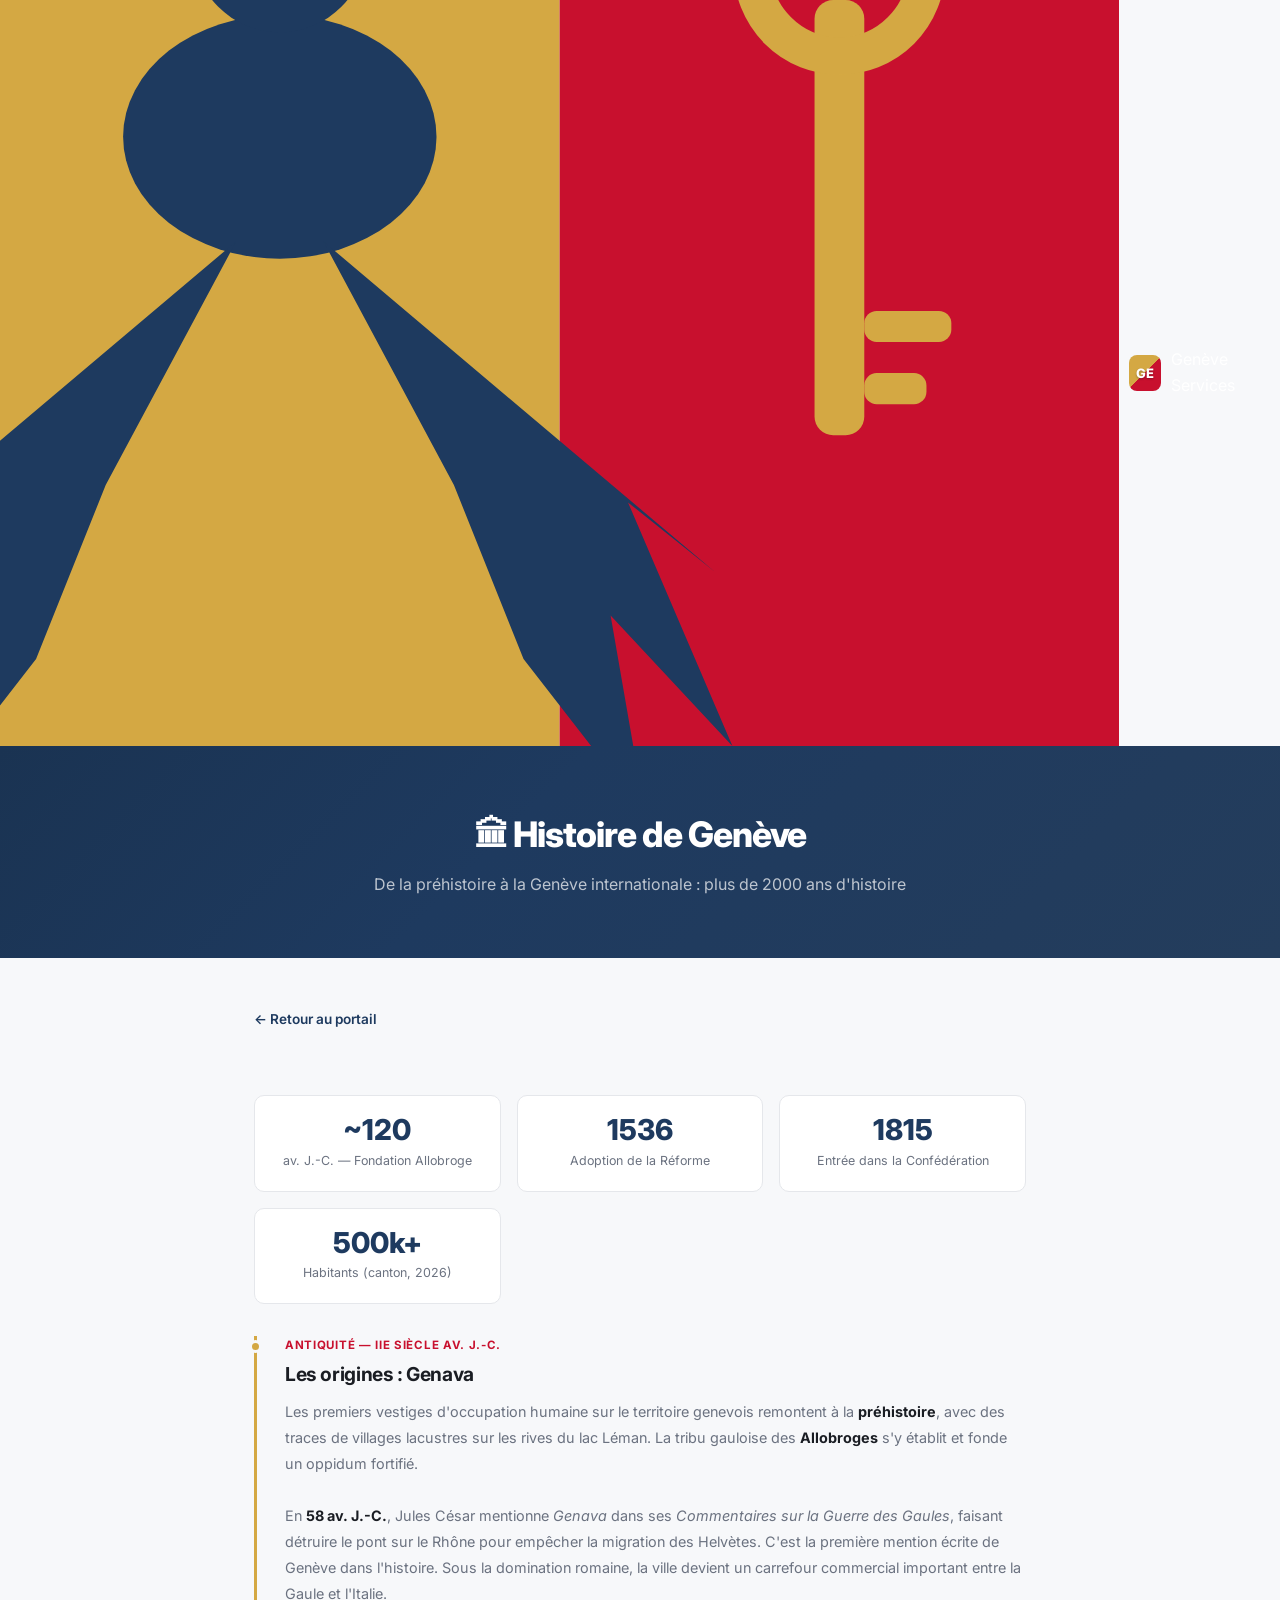
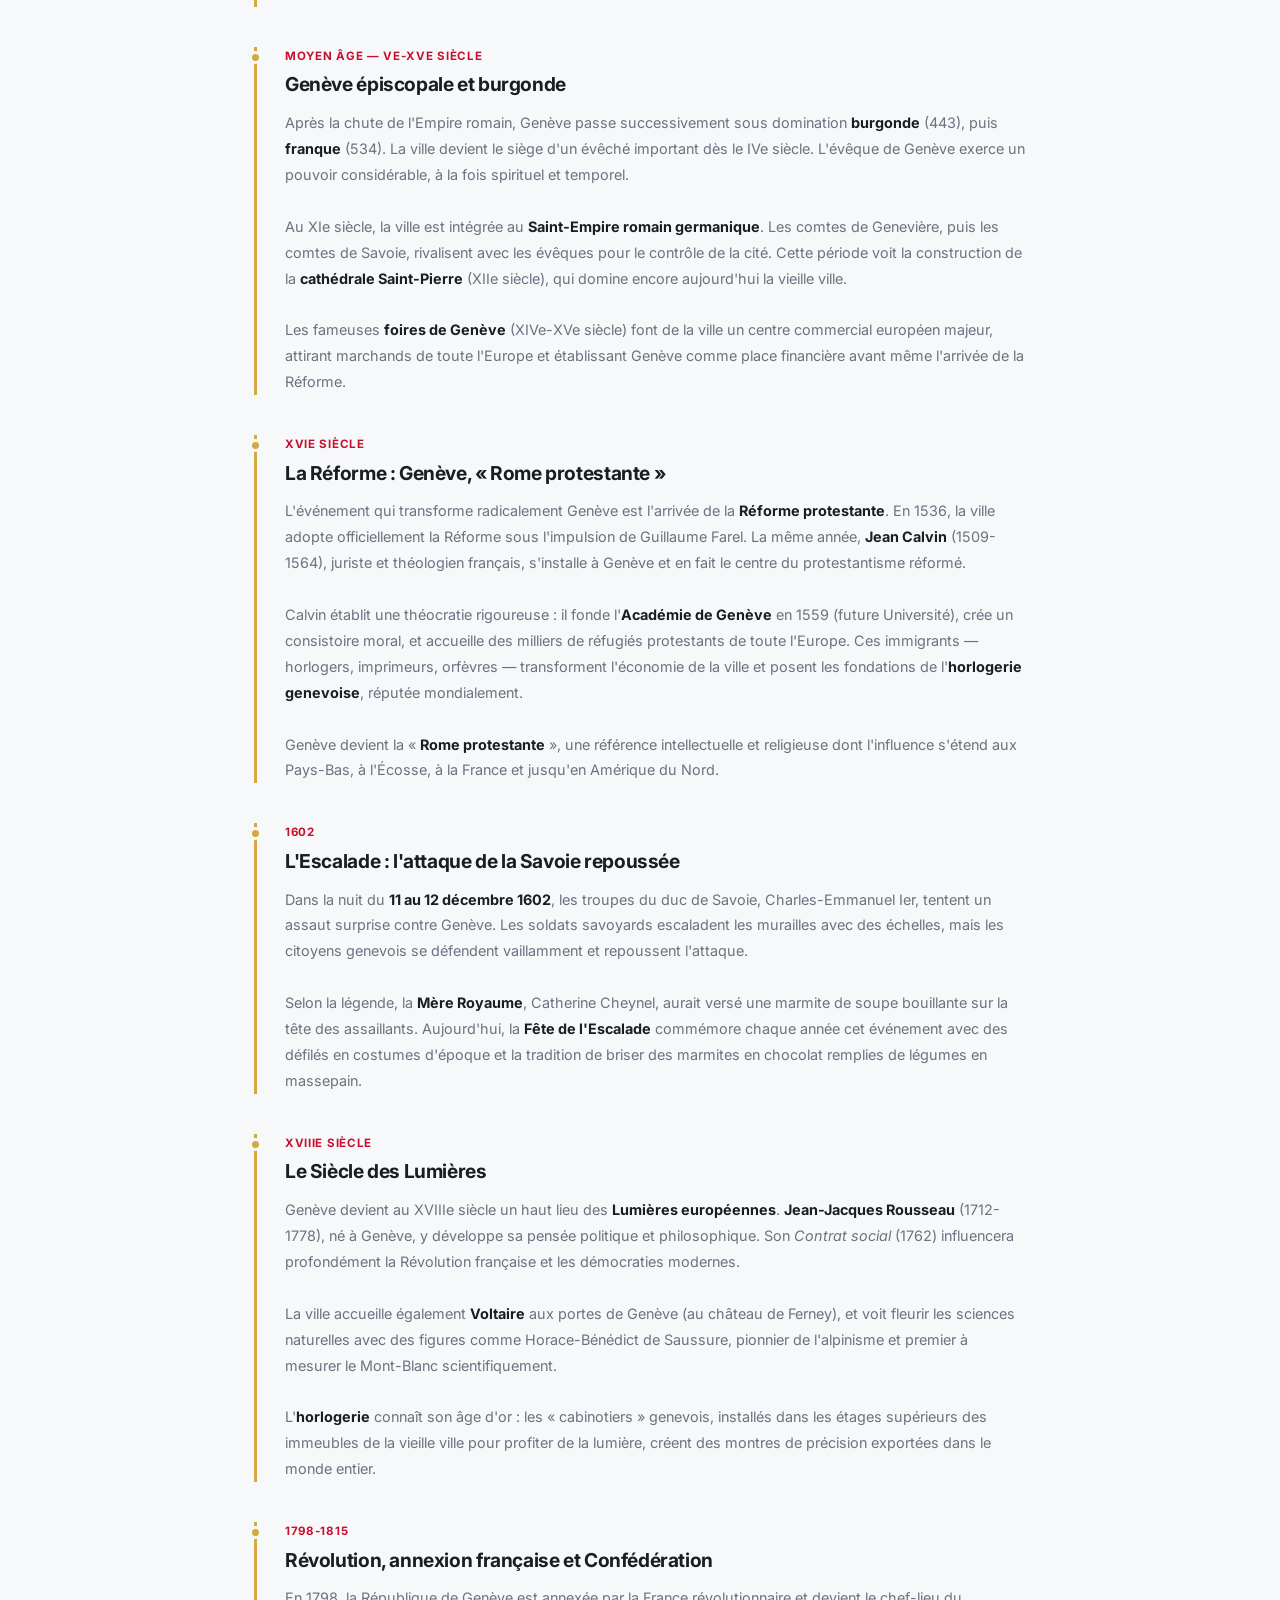
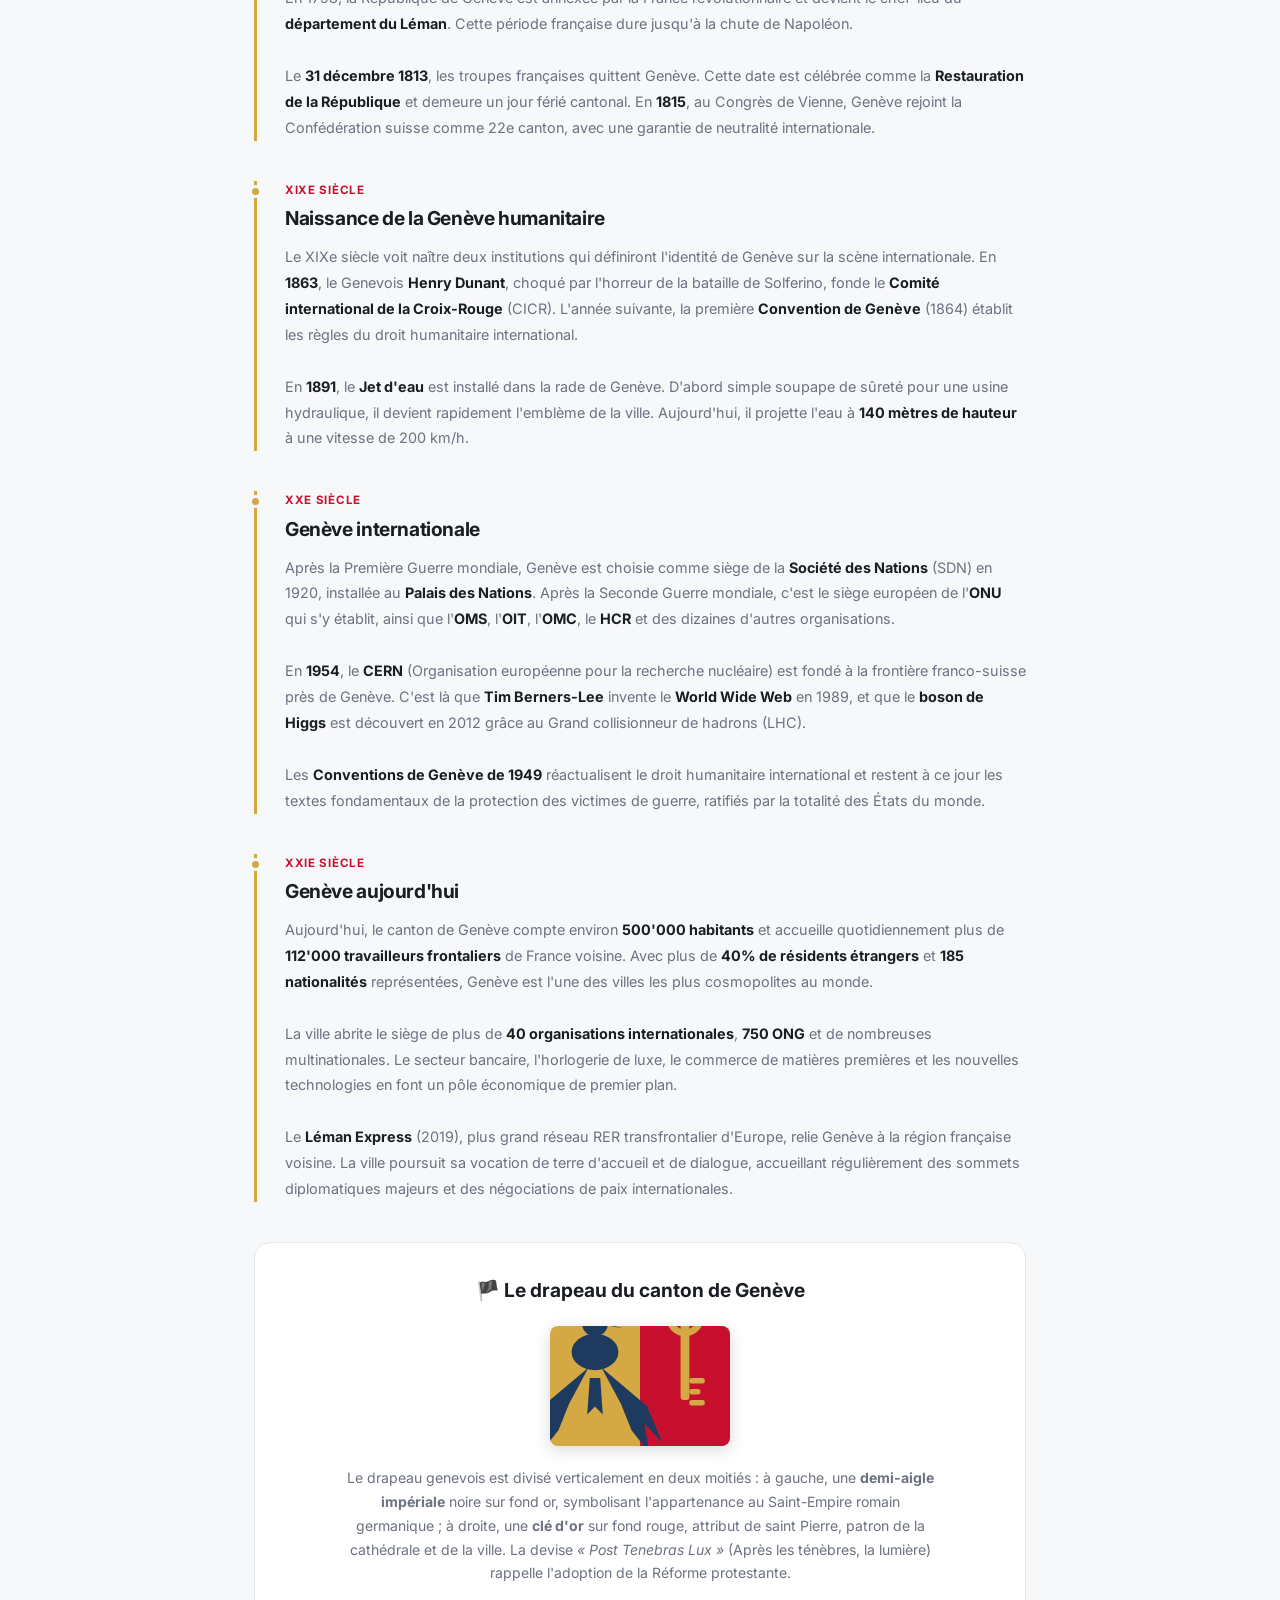
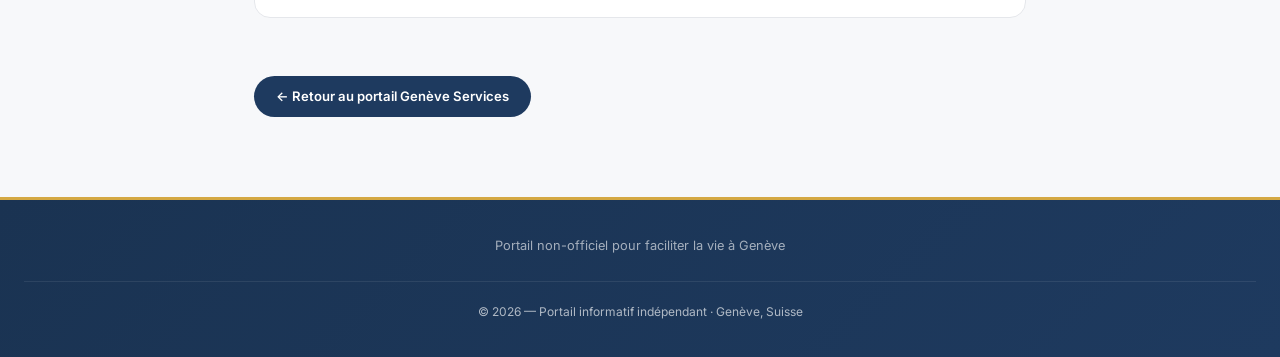
==== histoire.html @ 2f56e1da "push site" ====
<!DOCTYPE html>
<html lang="fr">
<head>
    <meta charset="UTF-8">
    <meta name="viewport" content="width=device-width, initial-scale=1.0">
    <title>Histoire de Gen&egrave;ve - Gen&egrave;ve Services</title>
    <meta name="description" content="D&eacute;couvrez l'histoire compl&egrave;te de Gen&egrave;ve, de l'Antiquit&eacute; &agrave; nos jours">
    <link rel="stylesheet" href="style.css">
    <link rel="preconnect" href="https://fonts.googleapis.com">
    <link rel="preconnect" href="https://fonts.gstatic.com" crossorigin>
    <link href="https://fonts.googleapis.com/css2?family=Inter:wght@300;400;500;600;700;800&display=swap" rel="stylesheet">
    <style>
        .history-hero {
            background: linear-gradient(135deg, #1a3352 0%, var(--c-primary) 40%, #243d5c 100%);
            color: white;
            padding: 60px 24px;
            text-align: center;
        }
        .history-hero h1 {
            font-size: 2.2rem;
            font-weight: 800;
            letter-spacing: -0.03em;
            margin-bottom: 10px;
        }
        .history-hero p {
            font-size: 1rem;
            opacity: 0.7;
            max-width: 600px;
            margin: 0 auto;
        }
        .history-content {
            max-width: 820px;
            margin: 0 auto;
            padding: 48px 24px 60px;
        }
        .history-back {
            display: inline-flex;
            align-items: center;
            gap: 6px;
            color: var(--c-primary);
            text-decoration: none;
            font-size: 0.85rem;
            font-weight: 600;
            margin-bottom: 32px;
            transition: all 0.15s;
        }
        .history-back:hover { color: var(--c-accent); }
        .timeline-section {
            margin-bottom: 40px;
            padding-left: 28px;
            border-left: 3px solid var(--c-gold);
            position: relative;
        }
        .timeline-section::before {
            content: '';
            position: absolute;
            left: -8px;
            top: 4px;
            width: 13px;
            height: 13px;
            background: var(--c-gold);
            border-radius: 50%;
            border: 3px solid var(--c-bg);
        }
        .timeline-era {
            font-size: 0.72rem;
            font-weight: 700;
            color: var(--c-accent);
            text-transform: uppercase;
            letter-spacing: 0.06em;
            margin-bottom: 4px;
        }
        .timeline-title {
            font-size: 1.2rem;
            font-weight: 700;
            color: var(--c-text);
            margin-bottom: 10px;
            letter-spacing: -0.02em;
        }
        .timeline-text {
            font-size: 0.9rem;
            color: var(--c-muted);
            line-height: 1.8;
        }
        .timeline-text strong { color: var(--c-text); }
        .history-flag-section {
            background: var(--c-white);
            border: 1px solid var(--c-border);
            border-radius: var(--radius);
            padding: 32px;
            margin: 40px 0;
            text-align: center;
        }
        .history-flag-section h2 {
            font-size: 1.2rem;
            font-weight: 700;
            margin-bottom: 16px;
        }
        .history-flag-section p {
            font-size: 0.88rem;
            color: var(--c-muted);
            line-height: 1.7;
            max-width: 600px;
            margin: 0 auto;
        }
        .flag-large {
            width: 180px;
            height: 120px;
            margin: 20px auto;
            border-radius: 8px;
            overflow: hidden;
            box-shadow: 0 4px 16px rgba(0,0,0,0.15);
        }
        .key-figures {
            display: grid;
            grid-template-columns: repeat(auto-fill, minmax(200px, 1fr));
            gap: 16px;
            margin: 32px 0;
        }
        .key-figure {
            background: var(--c-white);
            border: 1px solid var(--c-border);
            border-radius: var(--radius-sm);
            padding: 20px;
            text-align: center;
        }
        .key-figure .kf-num {
            font-size: 1.8rem;
            font-weight: 800;
            color: var(--c-primary);
            line-height: 1;
        }
        .key-figure .kf-label {
            font-size: 0.78rem;
            color: var(--c-muted);
            margin-top: 6px;
        }
    </style>
</head>
<body>

<header class="topbar">
    <div class="topbar-inner">
        <a href="index.html" class="brand">
            <svg class="brand-flag" viewBox="0 0 36 24" xmlns="http://www.w3.org/2000/svg">
                <rect x="0" y="0" width="18" height="24" fill="#d4a843"/>
                <rect x="18" y="0" width="18" height="24" fill="#c8102e"/>
                <g fill="#1e3a5f" transform="translate(9,10) scale(0.28)">
                    <ellipse cx="0" cy="-20" rx="18" ry="14"/>
                    <circle cx="0" cy="-42" r="10"/>
                    <path d="M-5,-8 L-50,30 L-40,22 L-52,50 L-38,35 L-42,58 L-28,40 L-20,20Z"/>
                    <path d="M5,-8 L50,30 L40,22 L52,50 L38,35 L42,58 L28,40 L20,20Z"/>
                </g>
                <g fill="#d4a843" transform="translate(27,10) scale(0.2)">
                    <rect x="-4" y="-50" width="8" height="70" rx="3"/>
                    <circle cx="0" cy="-55" r="14" fill="none" stroke="#d4a843" stroke-width="6"/>
                    <rect x="4" y="0" width="14" height="5" rx="2"/>
                    <rect x="4" y="10" width="10" height="5" rx="2"/>
                </g>
            </svg>
            <div class="brand-logo">GE</div>
            <span class="brand-name">Gen&egrave;ve Services</span>
        </a>
    </div>
</header>

<div class="history-hero">
    <h1>&#127963; Histoire de Gen&egrave;ve</h1>
    <p>De la pr&eacute;histoire &agrave; la Gen&egrave;ve internationale : plus de 2000 ans d'histoire</p>
</div>

<div class="history-content">
    <a href="index.html" class="history-back">&larr; Retour au portail</a>

    <!-- Key figures -->
    <div class="key-figures">
        <div class="key-figure"><div class="kf-num">~120</div><div class="kf-label">av. J.-C. &mdash; Fondation Allobroge</div></div>
        <div class="key-figure"><div class="kf-num">1536</div><div class="kf-label">Adoption de la R&eacute;forme</div></div>
        <div class="key-figure"><div class="kf-num">1815</div><div class="kf-label">Entr&eacute;e dans la Conf&eacute;d&eacute;ration</div></div>
        <div class="key-figure"><div class="kf-num">500k+</div><div class="kf-label">Habitants (canton, 2026)</div></div>
    </div>

    <!-- Timeline -->
    <div class="timeline-section">
        <div class="timeline-era">Antiquit&eacute; &mdash; IIe si&egrave;cle av. J.-C.</div>
        <div class="timeline-title">Les origines : Genava</div>
        <div class="timeline-text">
            <p>Les premiers vestiges d'occupation humaine sur le territoire genevois remontent &agrave; la <strong>pr&eacute;histoire</strong>, avec des traces de villages lacustres sur les rives du lac L&eacute;man. La tribu gauloise des <strong>Allobroges</strong> s'y &eacute;tablit et fonde un oppidum fortifi&eacute;.</p>
            <br>
            <p>En <strong>58 av. J.-C.</strong>, Jules C&eacute;sar mentionne <em>Genava</em> dans ses <em>Commentaires sur la Guerre des Gaules</em>, faisant d&eacute;truire le pont sur le Rh&ocirc;ne pour emp&ecirc;cher la migration des Helv&egrave;tes. C'est la premi&egrave;re mention &eacute;crite de Gen&egrave;ve dans l'histoire. Sous la domination romaine, la ville devient un carrefour commercial important entre la Gaule et l'Italie.</p>
        </div>
    </div>

    <div class="timeline-section">
        <div class="timeline-era">Moyen &Acirc;ge &mdash; Ve-XVe si&egrave;cle</div>
        <div class="timeline-title">Gen&egrave;ve &eacute;piscopale et burgonde</div>
        <div class="timeline-text">
            <p>Apr&egrave;s la chute de l'Empire romain, Gen&egrave;ve passe successivement sous domination <strong>burgonde</strong> (443), puis <strong>franque</strong> (534). La ville devient le si&egrave;ge d'un &eacute;v&ecirc;ch&eacute; important d&egrave;s le IVe si&egrave;cle. L'&eacute;v&ecirc;que de Gen&egrave;ve exerce un pouvoir consid&eacute;rable, &agrave; la fois spirituel et temporel.</p>
            <br>
            <p>Au XIe si&egrave;cle, la ville est int&eacute;gr&eacute;e au <strong>Saint-Empire romain germanique</strong>. Les comtes de Genevi&egrave;re, puis les comtes de Savoie, rivalisent avec les &eacute;v&ecirc;ques pour le contr&ocirc;le de la cit&eacute;. Cette p&eacute;riode voit la construction de la <strong>cath&eacute;drale Saint-Pierre</strong> (XIIe si&egrave;cle), qui domine encore aujourd'hui la vieille ville.</p>
            <br>
            <p>Les fameuses <strong>foires de Gen&egrave;ve</strong> (XIVe-XVe si&egrave;cle) font de la ville un centre commercial europ&eacute;en majeur, attirant marchands de toute l'Europe et &eacute;tablissant Gen&egrave;ve comme place financi&egrave;re avant m&ecirc;me l'arriv&eacute;e de la R&eacute;forme.</p>
        </div>
    </div>

    <div class="timeline-section">
        <div class="timeline-era">XVIe si&egrave;cle</div>
        <div class="timeline-title">La R&eacute;forme : Gen&egrave;ve, &laquo; Rome protestante &raquo;</div>
        <div class="timeline-text">
            <p>L'&eacute;v&eacute;nement qui transforme radicalement Gen&egrave;ve est l'arriv&eacute;e de la <strong>R&eacute;forme protestante</strong>. En 1536, la ville adopte officiellement la R&eacute;forme sous l'impulsion de Guillaume Farel. La m&ecirc;me ann&eacute;e, <strong>Jean Calvin</strong> (1509-1564), juriste et th&eacute;ologien fran&ccedil;ais, s'installe &agrave; Gen&egrave;ve et en fait le centre du protestantisme r&eacute;form&eacute;.</p>
            <br>
            <p>Calvin &eacute;tablit une th&eacute;ocratie rigoureuse : il fonde l'<strong>Acad&eacute;mie de Gen&egrave;ve</strong> en 1559 (future Universit&eacute;), cr&eacute;e un consistoire moral, et accueille des milliers de r&eacute;fugi&eacute;s protestants de toute l'Europe. Ces immigrants &mdash; horlogers, imprimeurs, orf&egrave;vres &mdash; transforment l'&eacute;conomie de la ville et posent les fondations de l'<strong>horlogerie genevoise</strong>, r&eacute;put&eacute;e mondialement.</p>
            <br>
            <p>Gen&egrave;ve devient la &laquo; <strong>Rome protestante</strong> &raquo;, une r&eacute;f&eacute;rence intellectuelle et religieuse dont l'influence s'&eacute;tend aux Pays-Bas, &agrave; l'&Eacute;cosse, &agrave; la France et jusqu'en Am&eacute;rique du Nord.</p>
        </div>
    </div>

    <div class="timeline-section">
        <div class="timeline-era">1602</div>
        <div class="timeline-title">L'Escalade : l'attaque de la Savoie repouss&eacute;e</div>
        <div class="timeline-text">
            <p>Dans la nuit du <strong>11 au 12 d&eacute;cembre 1602</strong>, les troupes du duc de Savoie, Charles-Emmanuel Ier, tentent un assaut surprise contre Gen&egrave;ve. Les soldats savoyards escaladent les murailles avec des &eacute;chelles, mais les citoyens genevois se d&eacute;fendent vaillamment et repoussent l'attaque.</p>
            <br>
            <p>Selon la l&eacute;gende, la <strong>M&egrave;re Royaume</strong>, Catherine Cheynel, aurait vers&eacute; une marmite de soupe bouillante sur la t&ecirc;te des assaillants. Aujourd'hui, la <strong>F&ecirc;te de l'Escalade</strong> comm&eacute;more chaque ann&eacute;e cet &eacute;v&eacute;nement avec des d&eacute;fil&eacute;s en costumes d'&eacute;poque et la tradition de briser des marmites en chocolat remplies de l&eacute;gumes en massepain.</p>
        </div>
    </div>

    <div class="timeline-section">
        <div class="timeline-era">XVIIIe si&egrave;cle</div>
        <div class="timeline-title">Le Si&egrave;cle des Lumi&egrave;res</div>
        <div class="timeline-text">
            <p>Gen&egrave;ve devient au XVIIIe si&egrave;cle un haut lieu des <strong>Lumi&egrave;res europ&eacute;ennes</strong>. <strong>Jean-Jacques Rousseau</strong> (1712-1778), n&eacute; &agrave; Gen&egrave;ve, y d&eacute;veloppe sa pens&eacute;e politique et philosophique. Son <em>Contrat social</em> (1762) influencera profond&eacute;ment la R&eacute;volution fran&ccedil;aise et les d&eacute;mocraties modernes.</p>
            <br>
            <p>La ville accueille &eacute;galement <strong>Voltaire</strong> aux portes de Gen&egrave;ve (au ch&acirc;teau de Ferney), et voit fleurir les sciences naturelles avec des figures comme Horace-B&eacute;n&eacute;dict de Saussure, pionnier de l'alpinisme et premier &agrave; mesurer le Mont-Blanc scientifiquement.</p>
            <br>
            <p>L'<strong>horlogerie</strong> conna&icirc;t son &acirc;ge d'or : les &laquo; cabinotiers &raquo; genevois, install&eacute;s dans les &eacute;tages sup&eacute;rieurs des immeubles de la vieille ville pour profiter de la lumi&egrave;re, cr&eacute;ent des montres de pr&eacute;cision export&eacute;es dans le monde entier.</p>
        </div>
    </div>

    <div class="timeline-section">
        <div class="timeline-era">1798-1815</div>
        <div class="timeline-title">R&eacute;volution, annexion fran&ccedil;aise et Conf&eacute;d&eacute;ration</div>
        <div class="timeline-text">
            <p>En 1798, la R&eacute;publique de Gen&egrave;ve est annex&eacute;e par la France r&eacute;volutionnaire et devient le chef-lieu du <strong>d&eacute;partement du L&eacute;man</strong>. Cette p&eacute;riode fran&ccedil;aise dure jusqu'&agrave; la chute de Napol&eacute;on.</p>
            <br>
            <p>Le <strong>31 d&eacute;cembre 1813</strong>, les troupes fran&ccedil;aises quittent Gen&egrave;ve. Cette date est c&eacute;l&eacute;br&eacute;e comme la <strong>Restauration de la R&eacute;publique</strong> et demeure un jour f&eacute;ri&eacute; cantonal. En <strong>1815</strong>, au Congr&egrave;s de Vienne, Gen&egrave;ve rejoint la Conf&eacute;d&eacute;ration suisse comme 22e canton, avec une garantie de neutralit&eacute; internationale.</p>
        </div>
    </div>

    <div class="timeline-section">
        <div class="timeline-era">XIXe si&egrave;cle</div>
        <div class="timeline-title">Naissance de la Gen&egrave;ve humanitaire</div>
        <div class="timeline-text">
            <p>Le XIXe si&egrave;cle voit na&icirc;tre deux institutions qui d&eacute;finiront l'identit&eacute; de Gen&egrave;ve sur la sc&egrave;ne internationale. En <strong>1863</strong>, le Genevois <strong>Henry Dunant</strong>, choqu&eacute; par l'horreur de la bataille de Solferino, fonde le <strong>Comit&eacute; international de la Croix-Rouge</strong> (CICR). L'ann&eacute;e suivante, la premi&egrave;re <strong>Convention de Gen&egrave;ve</strong> (1864) &eacute;tablit les r&egrave;gles du droit humanitaire international.</p>
            <br>
            <p>En <strong>1891</strong>, le <strong>Jet d'eau</strong> est install&eacute; dans la rade de Gen&egrave;ve. D'abord simple soupape de s&ucirc;ret&eacute; pour une usine hydraulique, il devient rapidement l'embl&egrave;me de la ville. Aujourd'hui, il projette l'eau &agrave; <strong>140 m&egrave;tres de hauteur</strong> &agrave; une vitesse de 200 km/h.</p>
        </div>
    </div>

    <div class="timeline-section">
        <div class="timeline-era">XXe si&egrave;cle</div>
        <div class="timeline-title">Gen&egrave;ve internationale</div>
        <div class="timeline-text">
            <p>Apr&egrave;s la Premi&egrave;re Guerre mondiale, Gen&egrave;ve est choisie comme si&egrave;ge de la <strong>Soci&eacute;t&eacute; des Nations</strong> (SDN) en 1920, install&eacute;e au <strong>Palais des Nations</strong>. Apr&egrave;s la Seconde Guerre mondiale, c'est le si&egrave;ge europ&eacute;en de l'<strong>ONU</strong> qui s'y &eacute;tablit, ainsi que l'<strong>OMS</strong>, l'<strong>OIT</strong>, l'<strong>OMC</strong>, le <strong>HCR</strong> et des dizaines d'autres organisations.</p>
            <br>
            <p>En <strong>1954</strong>, le <strong>CERN</strong> (Organisation europ&eacute;enne pour la recherche nucl&eacute;aire) est fond&eacute; &agrave; la fronti&egrave;re franco-suisse pr&egrave;s de Gen&egrave;ve. C'est l&agrave; que <strong>Tim Berners-Lee</strong> invente le <strong>World Wide Web</strong> en 1989, et que le <strong>boson de Higgs</strong> est d&eacute;couvert en 2012 gr&acirc;ce au Grand collisionneur de hadrons (LHC).</p>
            <br>
            <p>Les <strong>Conventions de Gen&egrave;ve de 1949</strong> r&eacute;actualisent le droit humanitaire international et restent &agrave; ce jour les textes fondamentaux de la protection des victimes de guerre, ratifi&eacute;s par la totalit&eacute; des &Eacute;tats du monde.</p>
        </div>
    </div>

    <div class="timeline-section">
        <div class="timeline-era">XXIe si&egrave;cle</div>
        <div class="timeline-title">Gen&egrave;ve aujourd'hui</div>
        <div class="timeline-text">
            <p>Aujourd'hui, le canton de Gen&egrave;ve compte environ <strong>500'000 habitants</strong> et accueille quotidiennement plus de <strong>112'000 travailleurs frontaliers</strong> de France voisine. Avec plus de <strong>40% de r&eacute;sidents &eacute;trangers</strong> et <strong>185 nationalit&eacute;s</strong> repr&eacute;sent&eacute;es, Gen&egrave;ve est l'une des villes les plus cosmopolites au monde.</p>
            <br>
            <p>La ville abrite le si&egrave;ge de plus de <strong>40 organisations internationales</strong>, <strong>750 ONG</strong> et de nombreuses multinationales. Le secteur bancaire, l'horlogerie de luxe, le commerce de mati&egrave;res premi&egrave;res et les nouvelles technologies en font un p&ocirc;le &eacute;conomique de premier plan.</p>
            <br>
            <p>Le <strong>L&eacute;man Express</strong> (2019), plus grand r&eacute;seau RER transfrontalier d'Europe, relie Gen&egrave;ve &agrave; la r&eacute;gion fran&ccedil;aise voisine. La ville poursuit sa vocation de terre d'accueil et de dialogue, accueillant r&eacute;guli&egrave;rement des sommets diplomatiques majeurs et des n&eacute;gociations de paix internationales.</p>
        </div>
    </div>

    <!-- Flag section -->
    <div class="history-flag-section">
        <h2>&#127988; Le drapeau du canton de Gen&egrave;ve</h2>
        <div class="flag-large">
            <svg viewBox="0 0 180 120" xmlns="http://www.w3.org/2000/svg" width="180" height="120">
                <rect x="0" y="0" width="90" height="120" fill="#d4a843"/>
                <rect x="90" y="0" width="90" height="120" fill="#c8102e"/>
                <!-- Eagle on gold -->
                <g fill="#1e3a5f" transform="translate(45,52) scale(1.3)">
                    <ellipse cx="0" cy="-20" rx="18" ry="14"/>
                    <circle cx="0" cy="-42" r="10"/>
                    <path d="M8,-42 L22,-38 L12,-40Z"/>
                    <path d="M-5,-8 L-50,30 L-40,22 L-52,50 L-38,35 L-42,58 L-28,40 L-20,20Z"/>
                    <path d="M5,-8 L50,30 L40,22 L52,50 L38,35 L42,58 L28,40 L20,20Z"/>
                    <path d="M-4,0 L-6,28 L0,22 L6,28 L4,0Z"/>
                </g>
                <!-- Key on red -->
                <g fill="#d4a843" transform="translate(135,52) scale(1.1)">
                    <rect x="-4" y="-50" width="8" height="70" rx="3"/>
                    <circle cx="0" cy="-55" r="14" fill="none" stroke="#d4a843" stroke-width="6"/>
                    <rect x="4" y="0" width="14" height="5" rx="2"/>
                    <rect x="4" y="10" width="10" height="5" rx="2"/>
                    <rect x="4" y="20" width="14" height="5" rx="2"/>
                </g>
            </svg>
        </div>
        <p>Le drapeau genevois est divis&eacute; verticalement en deux moiti&eacute;s : &agrave; gauche, une <strong>demi-aigle imp&eacute;riale</strong> noire sur fond or, symbolisant l'appartenance au Saint-Empire romain germanique ; &agrave; droite, une <strong>cl&eacute; d'or</strong> sur fond rouge, attribut de saint Pierre, patron de la cath&eacute;drale et de la ville. La devise <em>&laquo; Post Tenebras Lux &raquo;</em> (Apr&egrave;s les t&eacute;n&egrave;bres, la lumi&egrave;re) rappelle l'adoption de la R&eacute;forme protestante.</p>
    </div>

    <a href="index.html" class="history-link">&larr; Retour au portail Gen&egrave;ve Services</a>
</div>

<footer class="footer">
    <div class="footer-inner">
        <p>Portail non-officiel pour faciliter la vie &agrave; Gen&egrave;ve</p>
    </div>
    <div class="footer-bottom">
        <p>&copy; 2026 &mdash; Portail informatif ind&eacute;pendant &middot; Gen&egrave;ve, Suisse</p>
    </div>
</footer>

</body>
</html>
---- style.css ----
/* === Reset === */
*, *::before, *::after { margin: 0; padding: 0; box-sizing: border-box; }

:root {
    --c-primary: #1e3a5f;
    --c-accent: #c8102e;
    --c-gold: #d4a843;
    --c-bg: #f7f8fa;
    --c-white: #ffffff;
    --c-text: #1a1d23;
    --c-muted: #6b7280;
    --c-light: #9ca3af;
    --c-border: #e5e7eb;
    --c-surface: #f3f4f6;
    --shadow-sm: 0 1px 3px rgba(0,0,0,0.04);
    --shadow-md: 0 4px 16px rgba(0,0,0,0.06);
    --shadow-lg: 0 12px 40px rgba(0,0,0,0.1);
    --radius: 16px;
    --radius-sm: 10px;
    --radius-xs: 6px;
}

html { scroll-behavior: smooth; }

body {
    font-family: 'Inter', -apple-system, BlinkMacSystemFont, 'Segoe UI', sans-serif;
    background: var(--c-bg);
    color: var(--c-text);
    line-height: 1.6;
    -webkit-font-smoothing: antialiased;
}

/* === Topbar / Banner === */
.brand {
    display: flex;
    align-items: center;
    gap: 10px;
    text-decoration: none;
    color: #fff;
}

.brand-logo {
    width: 36px;
    height: 36px;
    background: linear-gradient(135deg, var(--c-gold) 0%, var(--c-gold) 50%, var(--c-accent) 50%, var(--c-accent) 100%);
    color: white;
    font-weight: 800;
    font-size: 13px;
    display: flex;
    align-items: center;
    justify-content: center;
    border-radius: 8px;
    letter-spacing: 0.02em;
    text-shadow: 0 1px 2px rgba(0,0,0,0.3);
}

/* Language selector */
.lang-selector { position: relative; }

.lang-current {
    display: flex;
    align-items: center;
    gap: 5px;
    padding: 6px 12px;
    background: var(--c-surface);
    border: 1px solid var(--c-border);
    border-radius: var(--radius-xs);
    cursor: pointer;
    font-size: 12px;
    font-weight: 600;
    font-family: inherit;
    color: var(--c-text);
    transition: all 0.15s;
}

.lang-current:hover { background: var(--c-border); }

.lang-dropdown {
    position: absolute;
    top: calc(100% + 6px);
    right: 0;
    background: var(--c-white);
    border: 1px solid var(--c-border);
    border-radius: var(--radius-sm);
    box-shadow: var(--shadow-lg);
    min-width: 150px;
    padding: 4px;
    display: none;
    z-index: 200;
}

.lang-dropdown.open { display: block; }

.lang-option {
    display: block;
    width: 100%;
    padding: 7px 12px;
    text-align: left;
    border: none;
    background: none;
    font-family: inherit;
    font-size: 12.5px;
    color: var(--c-text);
    border-radius: var(--radius-xs);
    cursor: pointer;
    transition: background 0.1s;
}

.lang-option:hover { background: var(--c-surface); }
.lang-option.active { background: #eef2ff; color: var(--c-primary); font-weight: 600; }

/* === City Banner (main header) === */
.city-banner {
    position: sticky;
    top: 0;
    z-index: 100;
    width: 100%;
    height: 68px;
    background: url('https://upload.wikimedia.org/wikipedia/commons/thumb/3/35/Geneva_-_Pair_of_swans_and_Jet_d%27Eau.jpg/1920px-Geneva_-_Pair_of_swans_and_Jet_d%27Eau.jpg') center 30%/cover no-repeat;
    overflow: hidden;
}

.city-banner-overlay {
    position: absolute;
    inset: 0;
    background: linear-gradient(90deg, rgba(12,25,45,0.88) 0%, rgba(12,25,45,0.72) 40%, rgba(12,25,45,0.45) 100%);
}

.city-banner-inner {
    position: relative;
    z-index: 2;
    max-width: 1280px;
    margin: 0 auto;
    padding: 0 24px;
    height: 100%;
    display: flex;
    align-items: center;
    justify-content: space-between;
}

.city-banner-text {
    display: flex;
    align-items: center;
    gap: 14px;
}

.banner-logo {
    width: 38px;
    height: 38px;
    font-size: 13px;
    flex-shrink: 0;
}

.banner-title {
    color: #fff;
    font-weight: 700;
    font-size: 1.2rem;
    letter-spacing: -0.01em;
    white-space: nowrap;
}

.banner-tagline {
    color: rgba(255,255,255,0.78);
    font-size: 0.82rem;
    font-weight: 400;
    white-space: nowrap;
}

.city-banner .lang-selector { position: relative; }
.city-banner .lang-current {
    background: rgba(255,255,255,0.15);
    color: #fff;
    border: 1px solid rgba(255,255,255,0.25);
}
.city-banner .lang-current:hover {
    background: rgba(255,255,255,0.25);
}

@media (max-width: 640px) {
    .city-banner { height: 56px; }
    .banner-title { font-size: 1rem; }
    .banner-tagline { display: none; }
    .banner-logo { width: 30px; height: 30px; font-size: 11px; }
}

/* === Hero === */
.hero {
    background: linear-gradient(135deg, #1a3352 0%, var(--c-primary) 40%, #243d5c 100%);
    color: white;
    position: relative;
    overflow: hidden;
}

.hero-bg {
    position: absolute;
    inset: 0;
    overflow: hidden;
    pointer-events: none;
}

/* Hero photo background - Jet d'Eau */
.hero-photo {
    position: absolute;
    inset: 0;
    background: url('https://upload.wikimedia.org/wikipedia/commons/thumb/3/35/Geneva_-_Pair_of_swans_and_Jet_d%27Eau.jpg/1280px-Geneva_-_Pair_of_swans_and_Jet_d%27Eau.jpg') center/cover no-repeat;
}

.hero-photo-overlay {
    position: absolute;
    inset: 0;
    background: linear-gradient(135deg, rgba(26,51,82,0.88) 0%, rgba(30,58,95,0.82) 40%, rgba(36,61,92,0.85) 100%);
}

.hero-flag-svg {
    position: absolute;
    top: 50%;
    left: 50%;
    transform: translate(-50%, -50%);
    width: 600px;
    height: 400px;
    pointer-events: none;
}

.hero-layout {
    max-width: 1280px;
    margin: 0 auto;
    padding: 50px 24px 54px;
    display: grid;
    grid-template-columns: 1fr 400px;
    gap: 36px;
    align-items: center;
    position: relative;
    z-index: 2;
}

.hero-text h1 {
    font-size: 2.1rem;
    font-weight: 800;
    letter-spacing: -0.03em;
    line-height: 1.15;
    margin-bottom: 10px;
}

.hero-desc {
    font-size: 0.95rem;
    color: rgba(255,255,255,0.85);
    line-height: 1.5;
    margin-bottom: 20px;
    max-width: 440px;
}

.search-wrap {
    position: relative;
    max-width: 440px;
}

.search-icon {
    position: absolute;
    left: 16px;
    top: 50%;
    transform: translateY(-50%);
    color: var(--c-light);
    pointer-events: none;
}

.search-wrap input {
    width: 100%;
    padding: 13px 18px 13px 44px;
    border: none;
    border-radius: 50px;
    font-size: 14px;
    font-family: inherit;
    outline: none;
    box-shadow: 0 4px 20px rgba(0,0,0,0.15);
    background: rgba(255,255,255,0.95);
    color: var(--c-text);
    backdrop-filter: blur(8px);
}

.search-wrap input::placeholder { color: var(--c-light); }
.search-wrap input:focus { background: white; box-shadow: 0 4px 28px rgba(0,0,0,0.2); }

/* Map in hero */
.hero-map {
    border-radius: var(--radius);
    overflow: hidden;
    height: 280px;
    box-shadow: 0 8px 32px rgba(0,0,0,0.3);
    border: 2px solid rgba(255,255,255,0.2);
    position: relative;
}

.hero-map #map {
    width: 100%;
    height: 100%;
}

.locate-btn {
    position: absolute;
    bottom: 10px;
    left: 10px;
    z-index: 1000;
    display: flex;
    align-items: center;
    gap: 5px;
    padding: 6px 10px;
    background: var(--c-white);
    border: none;
    border-radius: var(--radius-xs);
    font-family: inherit;
    font-size: 11px;
    font-weight: 600;
    color: var(--c-text);
    cursor: pointer;
    box-shadow: var(--shadow-md);
    transition: all 0.15s;
}

.locate-btn:hover { background: var(--c-primary); color: white; }
.locate-btn:hover svg { stroke: white; }

/* === Weather strip === */
.weather-strip {
    background: var(--c-white);
    border-bottom: 1px solid var(--c-border);
    box-shadow: 0 2px 8px rgba(0,0,0,0.04);
}

.ws-inner {
    max-width: 1280px;
    margin: 0 auto;
    padding: 0 24px;
    display: flex;
    justify-content: center;
    overflow-x: auto;
    -webkit-overflow-scrolling: touch;
}

.ws-item {
    display: flex;
    align-items: center;
    gap: 10px;
    padding: 16px 24px;
    white-space: nowrap;
    border-right: 1px solid var(--c-border);
    flex-shrink: 0;
}

.ws-item:last-child { border-right: none; }
.ws-ico { font-size: 22px; }
.ws-text { display: flex; flex-direction: column; gap: 1px; }
.ws-label { color: var(--c-muted); font-weight: 500; font-size: 0.7rem; text-transform: uppercase; letter-spacing: 0.04em; }
.ws-value { font-weight: 700; color: var(--c-text); font-size: 0.95rem; }
.ws-primary .ws-value { color: var(--c-primary); font-size: 1.05rem; }
.ws-time .ws-value { color: var(--c-primary); }

/* === Main === */
.main {
    max-width: 1280px;
    margin: 0 auto;
    padding: 36px 24px 0;
}

.section { margin-bottom: 48px; }

.sec-header {
    display: flex;
    align-items: center;
    gap: 12px;
    margin-bottom: 18px;
}

.sec-icon {
    width: 38px;
    height: 38px;
    background: var(--c-surface);
    border-radius: var(--radius-xs);
    display: flex;
    align-items: center;
    justify-content: center;
    font-size: 18px;
    flex-shrink: 0;
}

.sec-header-text { flex: 1; }

.sec-title {
    font-size: 1.15rem;
    font-weight: 700;
    letter-spacing: -0.02em;
    line-height: 1.3;
}

.sec-desc {
    color: var(--c-muted);
    font-size: 0.82rem;
    margin-top: 1px;
}

/* === Emergency === */
.emergency-row {
    display: grid;
    grid-template-columns: repeat(6, 1fr);
    gap: 8px;
}

.emer {
    display: flex;
    flex-direction: column;
    align-items: center;
    padding: 16px 8px;
    border-radius: var(--radius-sm);
    color: white;
    text-decoration: none;
    transition: transform 0.15s, box-shadow 0.15s;
}

.emer:hover { transform: translateY(-2px); box-shadow: var(--shadow-md); }
.emer-num { font-size: 1.6rem; font-weight: 800; line-height: 1; margin-bottom: 3px; }
.emer-lbl { font-size: 0.7rem; font-weight: 500; opacity: 0.92; text-align: center; }

.emer.red { background: #dc2626; }
.emer.blue { background: #2563eb; }
.emer.orange { background: #ea580c; }
.emer.teal { background: #0d9488; }
.emer.purple { background: #7c3aed; }
.emer.dark { background: #374151; }

/* === Card grid === */
.grid {
    display: grid;
    grid-template-columns: repeat(auto-fill, minmax(280px, 1fr));
    gap: 12px;
}

.card {
    background: var(--c-white);
    border: 1px solid var(--c-border);
    border-radius: var(--radius);
    padding: 18px 20px;
    text-decoration: none;
    color: var(--c-text);
    display: flex;
    gap: 14px;
    align-items: flex-start;
    transition: all 0.2s ease;
    position: relative;
}

.card::before {
    content: '';
    position: absolute;
    left: 0;
    top: 12px;
    bottom: 12px;
    width: 3px;
    background: transparent;
    border-radius: 0 3px 3px 0;
    transition: background 0.2s;
}

.card:hover {
    border-color: transparent;
    box-shadow: var(--shadow-md);
    transform: translateY(-2px);
}

.card:hover::before { background: var(--c-primary); }

.card-ico {
    font-size: 1.5rem;
    line-height: 1;
    flex-shrink: 0;
    width: 34px;
    text-align: center;
    margin-top: 1px;
}

.card-body { flex: 1; min-width: 0; }

.card-body h3 {
    font-size: 0.85rem;
    font-weight: 600;
    line-height: 1.3;
    margin-bottom: 2px;
}

.card-body p {
    font-size: 0.77rem;
    color: var(--c-muted);
    line-height: 1.4;
}

.tag {
    display: inline-block;
    padding: 2px 7px;
    border-radius: 20px;
    font-size: 0.65rem;
    font-weight: 600;
    margin-top: 6px;
    letter-spacing: 0.02em;
}

.tag.green { background: #dcfce7; color: #166534; }
.tag.blue { background: #dbeafe; color: #1e40af; }
.tag.orange { background: #fff7ed; color: #c2410c; }
.tag.gold { background: #fef3c7; color: #92400e; }
.tag.pink { background: #fce7f3; color: #9d174d; }
.tag.red { background: #fee2e2; color: #b91c1c; }
.tag.dark { background: #e5e7eb; color: #1f2937; }

/* === Info sections (history, holidays) === */
.info-section {
    background: var(--c-white);
    border: 1px solid var(--c-border);
    border-radius: var(--radius);
    padding: 28px;
    margin-bottom: 48px;
}

.info-section h2 {
    font-size: 1.15rem;
    font-weight: 700;
    margin-bottom: 14px;
    display: flex;
    align-items: center;
    gap: 10px;
}

.info-text {
    font-size: 0.88rem;
    color: var(--c-muted);
    line-height: 1.7;
    max-width: 800px;
}

.info-text strong { color: var(--c-text); font-weight: 600; }

/* Holiday grid */
.holiday-year {
    font-size: 0.75rem;
    font-weight: 700;
    color: var(--c-white);
    background: var(--c-accent);
    padding: 2px 10px;
    border-radius: 20px;
    margin-left: 8px;
    letter-spacing: 0.05em;
}

.holiday-grid {
    display: grid;
    grid-template-columns: repeat(auto-fill, minmax(270px, 1fr));
    gap: 10px;
    margin-top: 16px;
}

.holiday-item {
    display: flex;
    align-items: center;
    gap: 12px;
    padding: 14px 16px;
    background: var(--c-surface);
    border-radius: var(--radius-sm);
    transition: all 0.15s;
    border-left: 3px solid transparent;
}

.holiday-item:hover { background: var(--c-border); border-left-color: var(--c-primary); }
.holiday-item.special { background: #fef3c7; border-left-color: var(--c-gold); }
.holiday-item.special:hover { background: #fde68a; }

.holiday-date {
    font-size: 0.72rem;
    font-weight: 700;
    color: var(--c-primary);
    text-transform: uppercase;
    letter-spacing: 0.03em;
    min-width: 60px;
    text-align: center;
    background: var(--c-white);
    padding: 6px 8px;
    border-radius: var(--radius-xs);
    box-shadow: var(--shadow-sm);
}

.holiday-name {
    font-size: 0.84rem;
    font-weight: 600;
    color: var(--c-text);
    flex: 1;
}

.holiday-day {
    font-size: 0.7rem;
    color: var(--c-muted);
    font-weight: 500;
    margin-left: auto;
    white-space: nowrap;
}

/* Nightlife section */
.subsec-title {
    font-size: 0.95rem;
    font-weight: 700;
    color: var(--c-text);
    margin: 20px 0 14px;
    display: flex;
    align-items: center;
    gap: 8px;
}

.quartier-grid {
    display: grid;
    grid-template-columns: repeat(auto-fill, minmax(250px, 1fr));
    gap: 12px;
    margin-bottom: 24px;
}

.quartier-card {
    background: var(--c-white);
    border: 1px solid var(--c-border);
    border-radius: var(--radius);
    padding: 18px 20px;
    transition: all 0.2s;
    border-top: 3px solid var(--c-accent);
}

.quartier-card:hover {
    box-shadow: var(--shadow-md);
    transform: translateY(-2px);
}

.quartier-name {
    font-size: 0.95rem;
    font-weight: 700;
    color: var(--c-primary);
    margin-bottom: 6px;
}

.quartier-desc {
    font-size: 0.8rem;
    color: var(--c-muted);
    line-height: 1.55;
}

.nightlife-card::before { display: none; }

/* History page link */
.history-link {
    display: inline-block;
    margin-top: 18px;
    padding: 10px 22px;
    background: var(--c-primary);
    color: white;
    text-decoration: none;
    border-radius: 50px;
    font-size: 0.82rem;
    font-weight: 600;
    transition: all 0.2s;
}

.history-link:hover {
    background: #152d4d;
    box-shadow: var(--shadow-md);
    transform: translateY(-1px);
}

/* === Hidden === */
.card.hidden, .section.hidden { display: none; }

/* === Footer === */
.footer {
    background: linear-gradient(135deg, #1a3352 0%, var(--c-primary) 100%);
    color: rgba(255,255,255,0.6);
    padding: 36px 24px;
    margin-top: 20px;
    text-align: center;
    font-size: 0.8rem;
    border-top: 3px solid var(--c-gold);
}

.footer-inner { max-width: 1280px; margin: 0 auto; }
.footer p { margin-bottom: 6px; }
.footer-sub { font-size: 0.75rem; opacity: 0.6; }

.footer-nav {
    display: flex;
    flex-wrap: wrap;
    justify-content: center;
    gap: 12px;
    margin-top: 16px;
}

.footer-nav a {
    color: rgba(255,255,255,0.7);
    text-decoration: none;
    font-size: 0.75rem;
    transition: color 0.15s;
}

.footer-nav a:hover { color: white; }

/* Footer bottom & legal button */
.footer-bottom {
    border-top: 1px solid rgba(255,255,255,0.08);
    margin-top: 24px;
    padding-top: 20px;
    text-align: center;
}

.footer-bottom p {
    font-size: 0.75rem;
    color: rgba(255,255,255,0.65);
    margin: 0;
}

.legal-btn {
    display: inline-block;
    padding: 8px 20px;
    background: rgba(255,255,255,0.1);
    border: 1px solid rgba(255,255,255,0.2);
    color: rgba(255,255,255,0.7);
    border-radius: 50px;
    font-family: inherit;
    font-size: 0.78rem;
    font-weight: 600;
    cursor: pointer;
    transition: all 0.2s;
    margin-bottom: 12px;
}

.legal-btn:hover {
    background: rgba(255,255,255,0.2);
    color: white;
}

/* Legal Modal */
.modal-overlay {
    position: fixed;
    inset: 0;
    background: rgba(0,0,0,0.6);
    backdrop-filter: blur(4px);
    z-index: 1000;
    display: none;
    align-items: center;
    justify-content: center;
    padding: 24px;
}

.modal-overlay.open {
    display: flex;
}

.modal {
    background: var(--c-white);
    border-radius: var(--radius);
    max-width: 700px;
    width: 100%;
    max-height: 85vh;
    display: flex;
    flex-direction: column;
    box-shadow: 0 20px 60px rgba(0,0,0,0.3);
    animation: modalIn 0.25s ease;
}

@keyframes modalIn {
    from { opacity: 0; transform: translateY(20px) scale(0.97); }
    to { opacity: 1; transform: translateY(0) scale(1); }
}

.modal-header {
    display: flex;
    align-items: center;
    justify-content: space-between;
    padding: 20px 24px;
    border-bottom: 1px solid var(--c-border);
}

.modal-header h2 {
    font-size: 1.1rem;
    font-weight: 700;
    color: var(--c-text);
}

.modal-close {
    width: 32px;
    height: 32px;
    border: none;
    background: var(--c-surface);
    border-radius: 50%;
    font-size: 1.3rem;
    color: var(--c-muted);
    cursor: pointer;
    display: flex;
    align-items: center;
    justify-content: center;
    transition: all 0.15s;
}

.modal-close:hover { background: var(--c-border); color: var(--c-text); }

.modal-body {
    padding: 24px;
    overflow-y: auto;
}

.modal-body .legal-block {
    margin-bottom: 16px;
    padding: 16px 20px;
    background: var(--c-surface);
    border-radius: var(--radius-sm);
    border-left: 3px solid var(--c-gold);
}

.modal-body .legal-block h4 {
    font-size: 0.82rem;
    color: var(--c-text);
    font-weight: 700;
    margin-bottom: 6px;
    text-transform: uppercase;
    letter-spacing: 0.04em;
}

.modal-body .legal-block p {
    font-size: 0.8rem;
    color: var(--c-muted);
    line-height: 1.65;
    margin-bottom: 0;
}

.modal-body .legal-block strong {
    color: var(--c-text);
    font-weight: 600;
}

.modal-body .legal-update {
    text-align: center;
    font-size: 0.72rem;
    color: var(--c-light);
    margin-top: 16px;
    font-style: italic;
}

/* === Responsive === */
@media (max-width: 900px) {
    .hero-layout { grid-template-columns: 1fr; padding: 36px 20px 40px; }
    .hero-map { height: 240px; }
    .hero-text h1 { font-size: 1.6rem; }
    .hero-flag-svg { display: none; }
}

@media (max-width: 768px) {
    .main { padding: 24px 16px 0; }
    .emergency-row { grid-template-columns: repeat(3, 1fr); }
    .emer-num { font-size: 1.3rem; }
    .grid { grid-template-columns: 1fr; }
    .sec-title { font-size: 1.05rem; }
    .section { margin-bottom: 36px; }
    .info-section { padding: 20px 16px; }
    .holiday-grid { grid-template-columns: 1fr; }
}

@media (max-width: 480px) {
    .emergency-row { grid-template-columns: repeat(2, 1fr); }
    .city-banner-inner { padding: 0 14px; }
    .banner-title { font-size: 13px; }
    .ws-item { padding: 10px 14px; font-size: 11.5px; }
    .hero-map { height: 200px; }
    .ws-ico { font-size: 18px; }
    .ws-value { font-size: 0.82rem; }
}

/* === Animations === */
.animate-in {
    opacity: 0;
    transform: translateY(14px);
    transition: opacity 0.35s ease, transform 0.35s ease;
}

.animate-in.visible {
    opacity: 1;
    transform: translateY(0);
}

.grid .card.animate-in:nth-child(1) { transition-delay: 0s; }
.grid .card.animate-in:nth-child(2) { transition-delay: 0.05s; }
.grid .card.animate-in:nth-child(3) { transition-delay: 0.1s; }
.grid .card.animate-in:nth-child(4) { transition-delay: 0.15s; }
.grid .card.animate-in:nth-child(5) { transition-delay: 0.2s; }
.grid .card.animate-in:nth-child(6) { transition-delay: 0.25s; }
.grid .card.animate-in:nth-child(7) { transition-delay: 0.3s; }
.grid .card.animate-in:nth-child(8) { transition-delay: 0.35s; }
.grid .card.animate-in:nth-child(9) { transition-delay: 0.4s; }
.grid .card.animate-in:nth-child(10) { transition-delay: 0.45s; }

/* === Focus styles === */
a:focus-visible, button:focus-visible, input:focus-visible {
    outline: 2px solid var(--c-accent);
    outline-offset: 2px;
    border-radius: 4px;
}

.card:focus-visible {
    outline: 2px solid var(--c-accent);
    outline-offset: 2px;
    box-shadow: 0 0 0 4px rgba(30,58,95,0.15);
}

/* === Back to top === */
.back-top {
    position: fixed;
    bottom: 24px;
    right: 24px;
    width: 42px;
    height: 42px;
    background: var(--c-primary);
    color: white;
    border: none;
    border-radius: 50%;
    font-size: 18px;
    cursor: pointer;
    box-shadow: var(--shadow-md);
    opacity: 0;
    transform: translateY(10px);
    transition: opacity 0.3s, transform 0.3s;
    z-index: 90;
    display: flex;
    align-items: center;
    justify-content: center;
}

.back-top.show { opacity: 1; transform: translateY(0); }
.back-top:hover { background: #152d4d; box-shadow: var(--shadow-lg); }

/* === RTL === */
[dir="rtl"] .card { flex-direction: row-reverse; }
[dir="rtl"] .card::before { left: auto; right: 0; border-radius: 3px 0 0 3px; }
[dir="rtl"] .search-icon { left: auto; right: 16px; }
[dir="rtl"] .search-wrap input { padding: 13px 44px 13px 18px; }
[dir="rtl"] .lang-dropdown { right: auto; left: 0; }
[dir="rtl"] .back-top { right: auto; left: 24px; }
[dir="rtl"] .locate-btn { left: auto; right: 10px; }

/* === Misc === */
::selection { background: rgba(30, 58, 95, 0.15); }
::-webkit-scrollbar { width: 6px; height: 6px; }
::-webkit-scrollbar-track { background: transparent; }
::-webkit-scrollbar-thumb { background: #d1d5db; border-radius: 3px; }
::-webkit-scrollbar-thumb:hover { background: #9ca3af; }
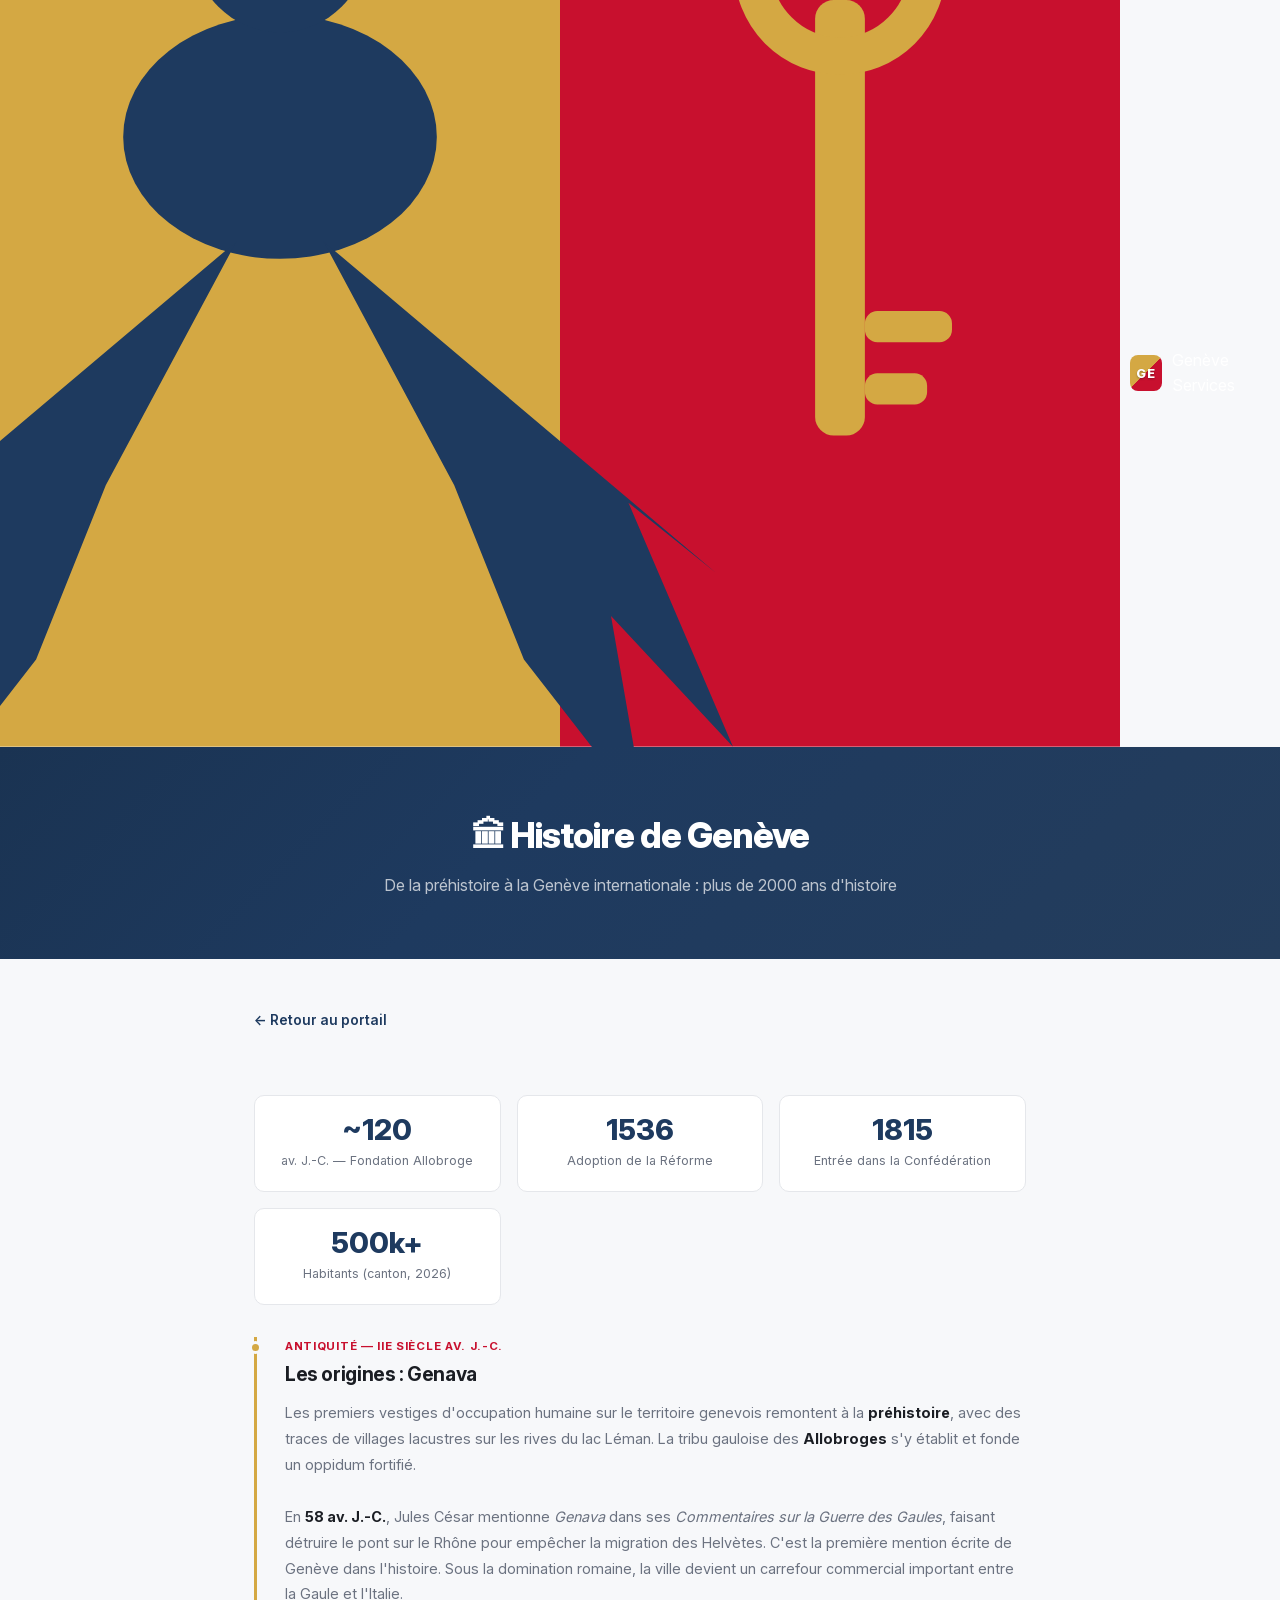
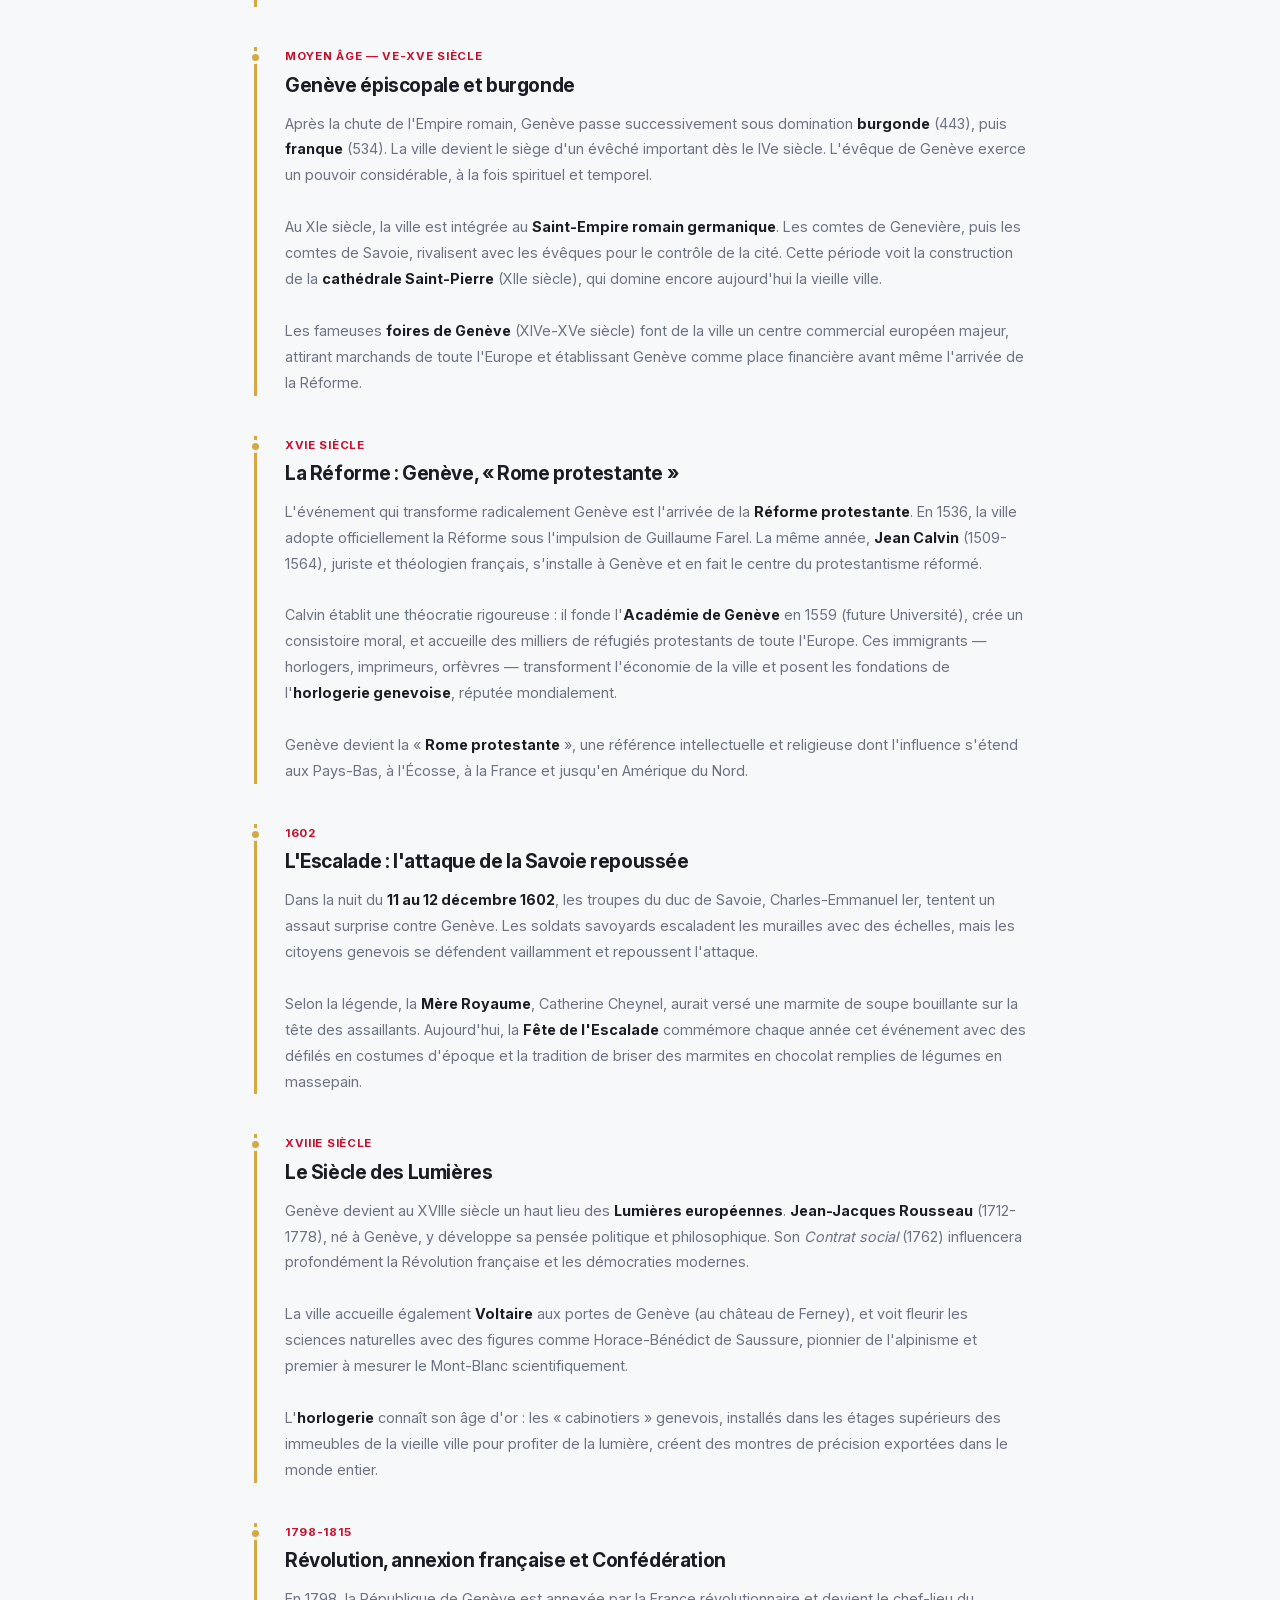
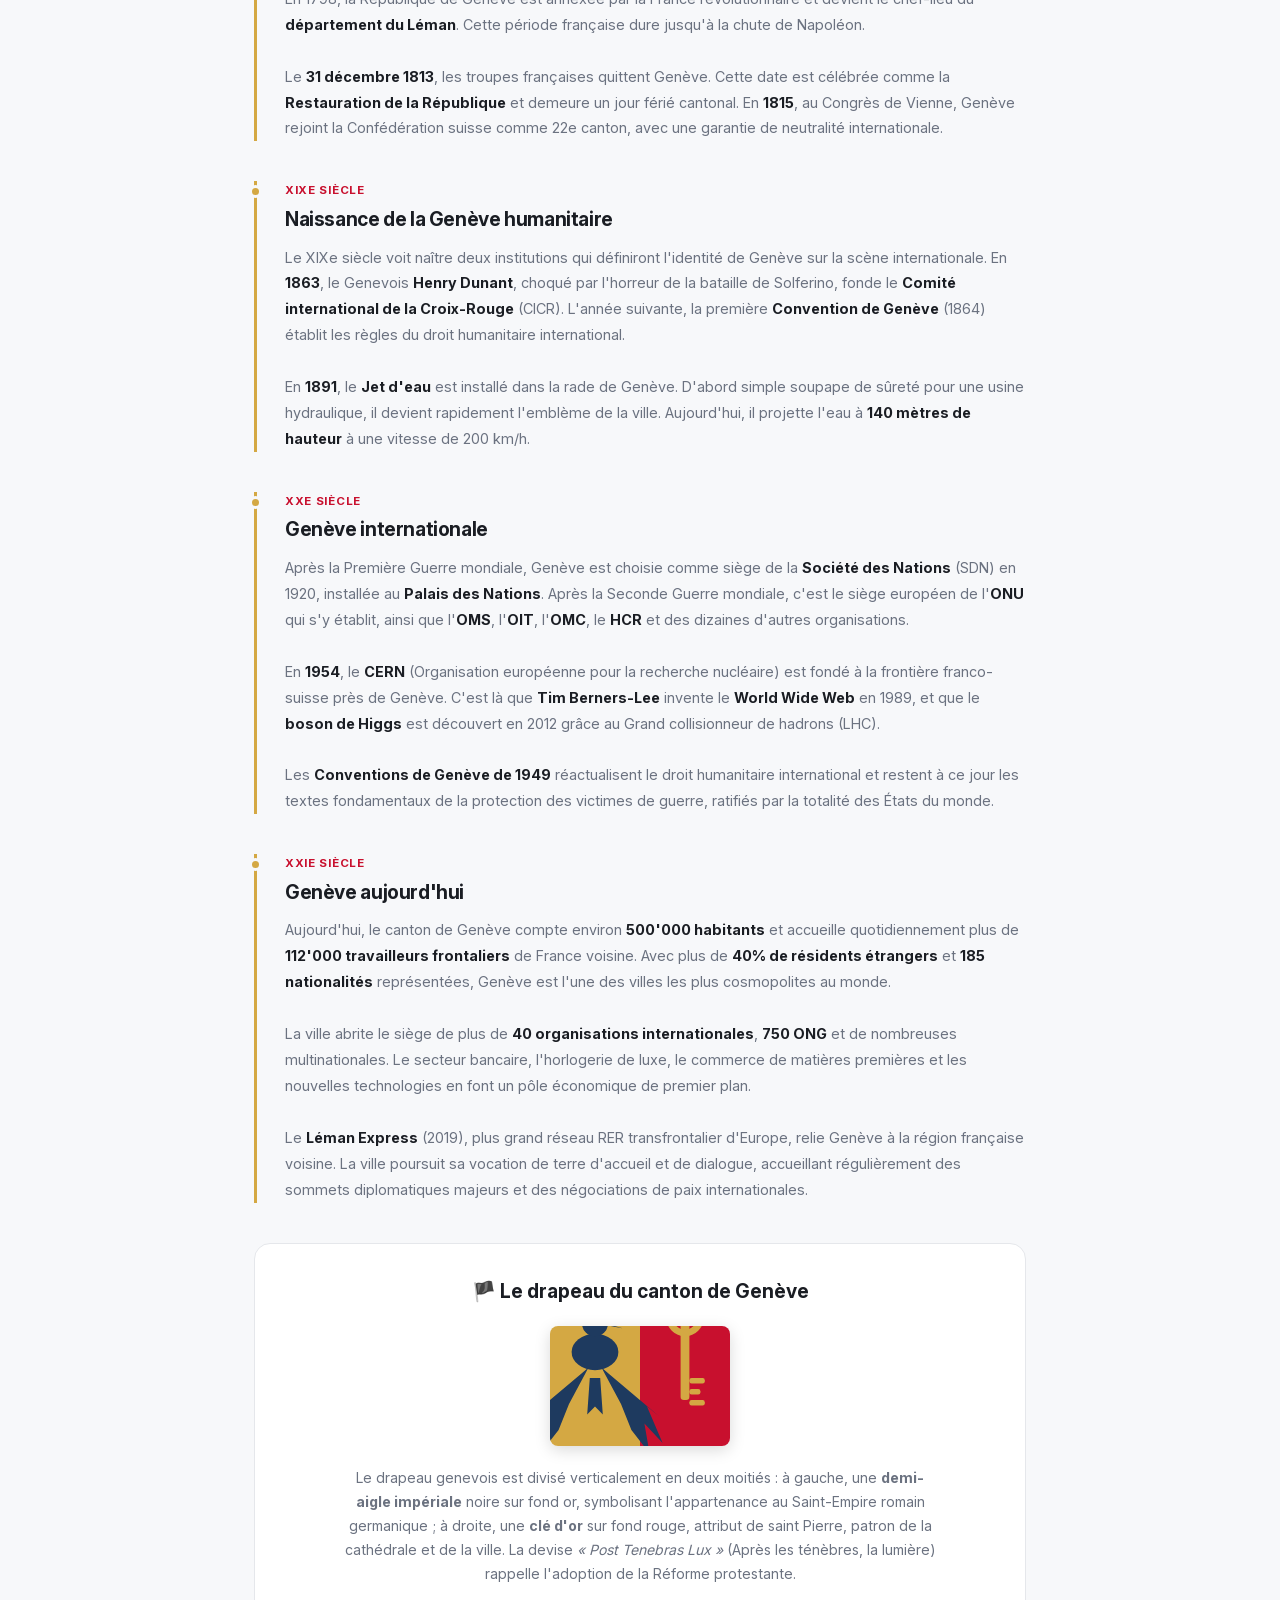
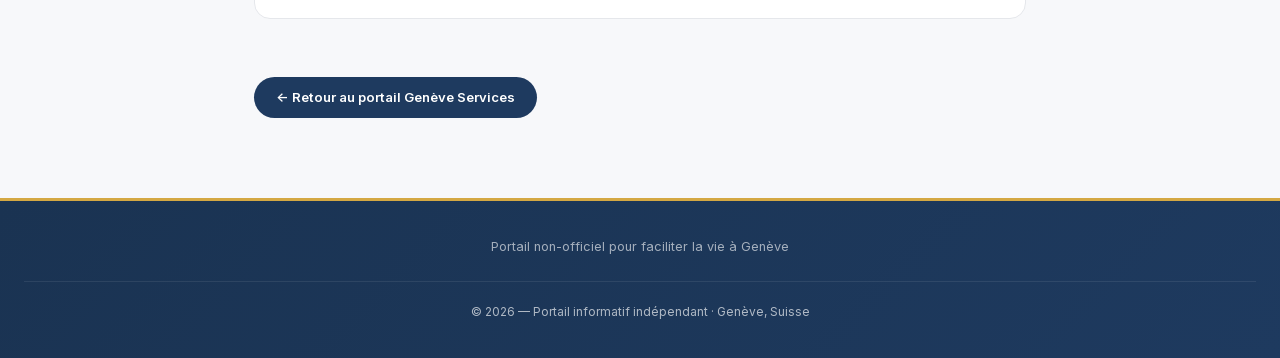
==== commit 24d85a98: "feat: legal compliance + premium visual enhancements Legal fixes: - Self-host Inter font (GDPR: no m" ====
--- a/histoire.html
+++ b/histoire.html
@@ -4,11 +4,28 @@
     <meta charset="UTF-8">
     <meta name="viewport" content="width=device-width, initial-scale=1.0">
     <title>Histoire de Gen&egrave;ve - Gen&egrave;ve Services</title>
-    <meta name="description" content="D&eacute;couvrez l'histoire compl&egrave;te de Gen&egrave;ve, de l'Antiquit&eacute; &agrave; nos jours">
+    <meta name="description" content="D&eacute;couvrez l'histoire compl&egrave;te de Gen&egrave;ve, de l'Antiquit&eacute; &agrave; nos jours : Romains, R&eacute;forme, Escalade, Gen&egrave;ve internationale.">
+    <link rel="canonical" href="https://geneveservice.ch/histoire.html">
+
+    <!-- Open Graph -->
+    <meta property="og:type" content="article">
+    <meta property="og:url" content="https://geneveservice.ch/histoire.html">
+    <meta property="og:title" content="Histoire de Gen&egrave;ve &mdash; Gen&egrave;ve Services">
+    <meta property="og:description" content="De l'Antiquit&eacute; &agrave; nos jours : d&eacute;couvrez l'histoire fascinante de Gen&egrave;ve.">
+    <meta property="og:locale" content="fr_CH">
+    <meta property="og:site_name" content="Gen&egrave;ve Services">
+
+    <!-- Twitter Card -->
+    <meta name="twitter:card" content="summary">
+    <meta name="twitter:title" content="Histoire de Gen&egrave;ve &mdash; Gen&egrave;ve Services">
+    <meta name="twitter:description" content="De l'Antiquit&eacute; &agrave; nos jours : l'histoire de Gen&egrave;ve.">
+
+    <!-- Extra SEO -->
+    <meta name="robots" content="index, follow">
+    <meta name="theme-color" content="#1e3a5f">
+
+    <link rel="stylesheet" href="fonts/inter.css">
     <link rel="stylesheet" href="style.css">
-    <link rel="preconnect" href="https://fonts.googleapis.com">
-    <link rel="preconnect" href="https://fonts.gstatic.com" crossorigin>
-    <link href="https://fonts.googleapis.com/css2?family=Inter:wght@300;400;500;600;700;800&display=swap" rel="stylesheet">
     <style>
         .history-hero {
             background: linear-gradient(135deg, #1a3352 0%, var(--c-primary) 40%, #243d5c 100%);
--- a/fonts/inter.css
+++ b/fonts/inter.css
@@ -0,0 +1,9 @@
+/* Inter Variable Font - Self-hosted (GDPR compliant) */
+/* Source: https://github.com/rsms/inter - SIL Open Font License 1.1 */
+@font-face {
+    font-family: 'Inter';
+    font-style: normal;
+    font-weight: 100 900;
+    font-display: swap;
+    src: url('InterVariable.woff2') format('woff2');
+}
--- a/style.css
+++ b/style.css
@@ -86,7 +86,7 @@
     min-width: 150px;
     padding: 4px;
     display: none;
-    z-index: 200;
+    z-index: 9999;
 }
 
 .lang-dropdown.open { display: block; }
@@ -113,11 +113,11 @@
 .city-banner {
     position: sticky;
     top: 0;
-    z-index: 100;
+    z-index: 1000;
     width: 100%;
     height: 68px;
+    overflow: visible;
     background: url('https://upload.wikimedia.org/wikipedia/commons/thumb/3/35/Geneva_-_Pair_of_swans_and_Jet_d%27Eau.jpg/1920px-Geneva_-_Pair_of_swans_and_Jet_d%27Eau.jpg') center 30%/cover no-repeat;
-    overflow: hidden;
 }
 
 .city-banner-overlay {
@@ -189,6 +189,7 @@
     color: white;
     position: relative;
     overflow: hidden;
+    z-index: 1;
 }
 
 .hero-bg {
@@ -208,7 +209,31 @@
 .hero-photo-overlay {
     position: absolute;
     inset: 0;
-    background: linear-gradient(135deg, rgba(26,51,82,0.88) 0%, rgba(30,58,95,0.82) 40%, rgba(36,61,92,0.85) 100%);
+    background: linear-gradient(135deg, rgba(26,51,82,0.85) 0%, rgba(30,58,95,0.75) 40%, rgba(36,61,92,0.80) 100%);
+}
+
+/* Hero floating water particles (Jet d'Eau effect) */
+.hero-particles {
+    position: absolute;
+    inset: 0;
+    overflow: hidden;
+    pointer-events: none;
+}
+
+.hero-particle {
+    position: absolute;
+    width: var(--size, 4px);
+    height: var(--size, 4px);
+    background: radial-gradient(circle, rgba(255,255,255,0.6) 0%, rgba(255,255,255,0) 70%);
+    border-radius: 50%;
+    animation: particleFloat var(--duration, 8s) var(--delay, 0s) infinite ease-in-out;
+}
+
+@keyframes particleFloat {
+    0% { transform: translate(0, 0) scale(0); opacity: 0; }
+    10% { opacity: 1; transform: translate(var(--dx1, 10px), var(--dy1, -30px)) scale(1); }
+    50% { opacity: 0.6; transform: translate(var(--dx2, 20px), var(--dy2, -80px)) scale(0.8); }
+    100% { transform: translate(var(--dx3, -10px), var(--dy3, -160px)) scale(0); opacity: 0; }
 }
 
 .hero-flag-svg {
@@ -239,6 +264,17 @@
     letter-spacing: -0.03em;
     line-height: 1.15;
     margin-bottom: 10px;
+    background: linear-gradient(90deg, #ffffff 0%, var(--c-gold) 25%, #ffffff 50%, var(--c-gold) 75%, #ffffff 100%);
+    background-size: 200% 100%;
+    -webkit-background-clip: text;
+    background-clip: text;
+    -webkit-text-fill-color: transparent;
+    animation: titleShimmer 6s ease-in-out infinite;
+}
+
+@keyframes titleShimmer {
+    0%, 100% { background-position: 0% 50%; }
+    50% { background-position: 100% 50%; }
 }
 
 .hero-desc {
@@ -321,6 +357,8 @@
 
 /* === Weather strip === */
 .weather-strip {
+    position: relative;
+    z-index: 1;
     background: var(--c-white);
     border-bottom: 1px solid var(--c-border);
     box-shadow: 0 2px 8px rgba(0,0,0,0.04);
@@ -353,6 +391,65 @@
 .ws-value { font-weight: 700; color: var(--c-text); font-size: 0.95rem; }
 .ws-primary .ws-value { color: var(--c-primary); font-size: 1.05rem; }
 .ws-time .ws-value { color: var(--c-primary); }
+.ws-credit { font-size: 0.65rem; opacity: 0.5; border-right: none; }
+.ws-credit a { color: var(--c-muted); text-decoration: none; }
+.ws-credit a:hover { text-decoration: underline; }
+
+/* === Stats Strip === */
+.stats-strip {
+    background: linear-gradient(135deg, var(--c-primary) 0%, #243d5c 100%);
+    padding: 28px 24px;
+    border-bottom: 1px solid var(--c-border);
+}
+
+.stats-inner {
+    max-width: 1280px;
+    margin: 0 auto;
+    display: grid;
+    grid-template-columns: repeat(4, 1fr);
+    gap: 24px;
+    text-align: center;
+}
+
+.stat-item {
+    color: white;
+}
+
+.stat-number {
+    display: block;
+    font-size: 2rem;
+    font-weight: 800;
+    letter-spacing: -0.03em;
+    color: var(--c-gold);
+    line-height: 1.1;
+}
+
+.stat-plus {
+    font-size: 1.4rem;
+    font-weight: 800;
+    color: var(--c-gold);
+}
+
+.stat-label {
+    display: block;
+    font-size: 0.75rem;
+    color: rgba(255,255,255,0.7);
+    margin-top: 4px;
+    font-weight: 500;
+    text-transform: uppercase;
+    letter-spacing: 0.05em;
+}
+
+@media (max-width: 768px) {
+    .stats-inner { grid-template-columns: repeat(2, 1fr); gap: 16px; }
+    .stat-number { font-size: 1.5rem; }
+}
+
+@media (max-width: 480px) {
+    .stats-inner { grid-template-columns: repeat(2, 1fr); gap: 12px; }
+    .stat-number { font-size: 1.3rem; }
+    .stat-label { font-size: 0.65rem; }
+}
 
 /* === Main === */
 .main {
@@ -389,6 +486,24 @@
     font-weight: 700;
     letter-spacing: -0.02em;
     line-height: 1.3;
+    position: relative;
+    display: inline-block;
+}
+
+.sec-title::after {
+    content: '';
+    position: absolute;
+    bottom: -4px;
+    left: 0;
+    width: 0;
+    height: 2px;
+    background: linear-gradient(90deg, var(--c-gold), var(--c-primary));
+    border-radius: 2px;
+    transition: width 0.5s ease;
+}
+
+.sec-header:hover .sec-title::after {
+    width: 100%;
 }
 
 .sec-desc {
@@ -415,8 +530,9 @@
     transition: transform 0.15s, box-shadow 0.15s;
 }
 
-.emer:hover { transform: translateY(-2px); box-shadow: var(--shadow-md); }
-.emer-num { font-size: 1.6rem; font-weight: 800; line-height: 1; margin-bottom: 3px; }
+.emer:hover { transform: translateY(-3px); box-shadow: 0 8px 24px rgba(0,0,0,0.2); }
+.emer-num { font-size: 1.6rem; font-weight: 800; line-height: 1; margin-bottom: 3px; animation: emergencyPulse 3s ease-in-out infinite; }
+@keyframes emergencyPulse { 0%, 100% { opacity: 1; } 50% { opacity: 0.85; } }
 .emer-lbl { font-size: 0.7rem; font-weight: 500; opacity: 0.92; text-align: center; }
 
 .emer.red { background: #dc2626; }
@@ -461,9 +577,22 @@
 
 .card:hover {
     border-color: transparent;
-    box-shadow: var(--shadow-md);
-    transform: translateY(-2px);
-}
+    box-shadow: 0 8px 30px rgba(30,58,95,0.12), 0 0 0 1px rgba(30,58,95,0.06);
+    transform: translateY(-3px);
+}
+
+.card::after {
+    content: '';
+    position: absolute;
+    inset: 0;
+    border-radius: var(--radius);
+    background: linear-gradient(135deg, rgba(212,168,67,0.04) 0%, transparent 50%, rgba(30,58,95,0.04) 100%);
+    opacity: 0;
+    transition: opacity 0.3s;
+    pointer-events: none;
+}
+
+.card:hover::after { opacity: 1; }
 
 .card:hover::before { background: var(--c-primary); }
 
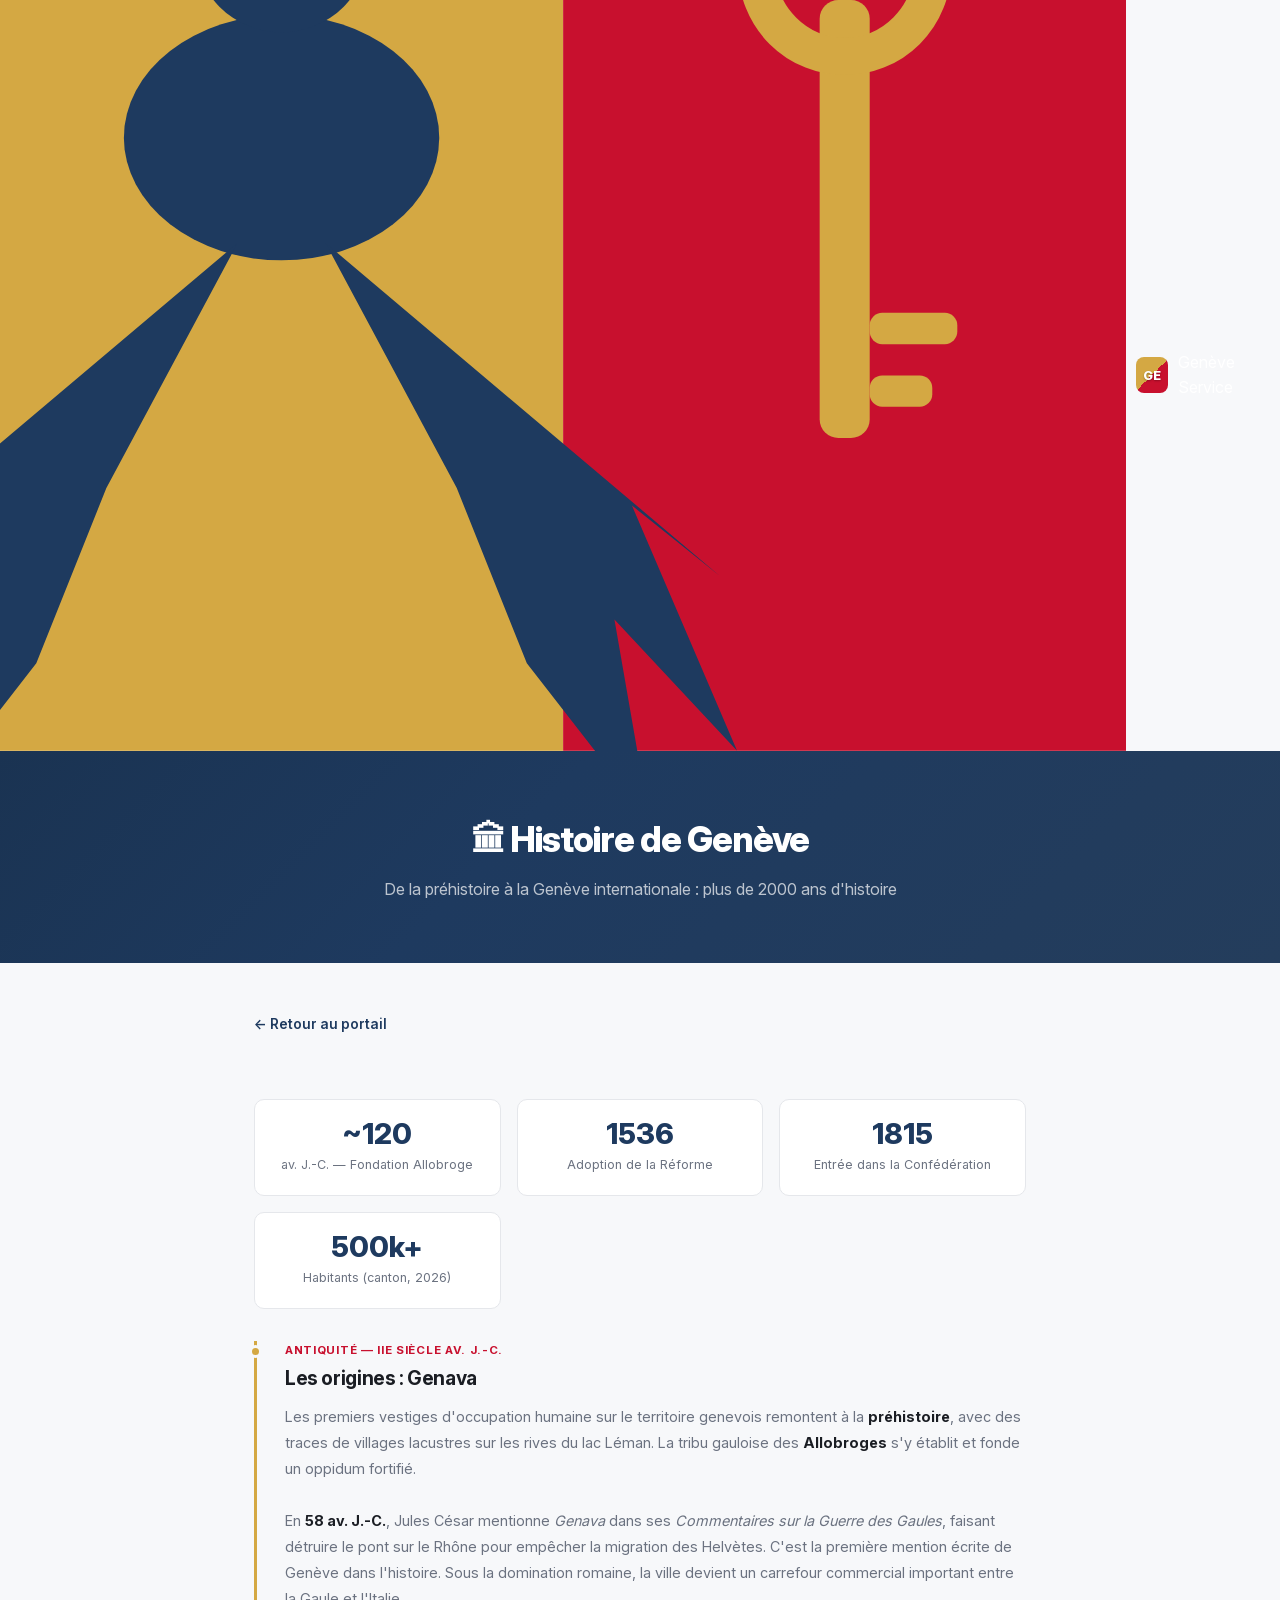
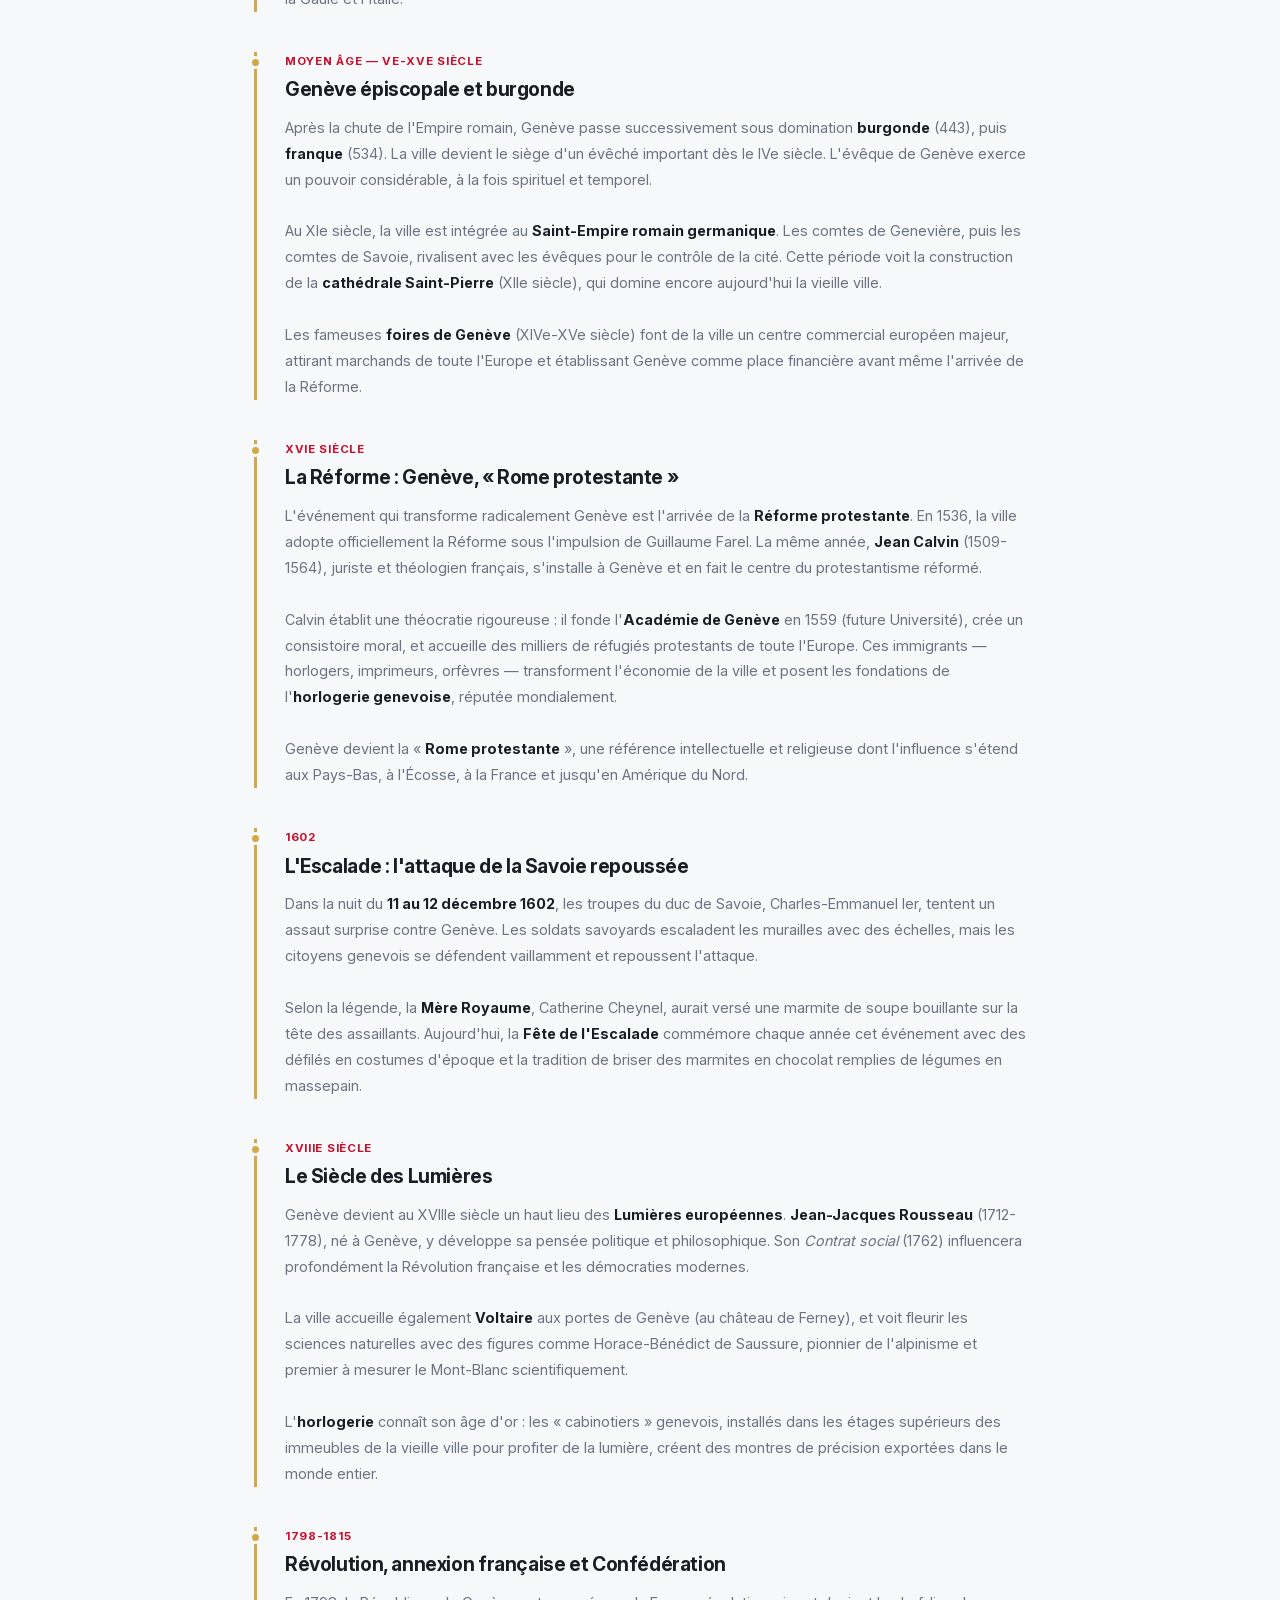
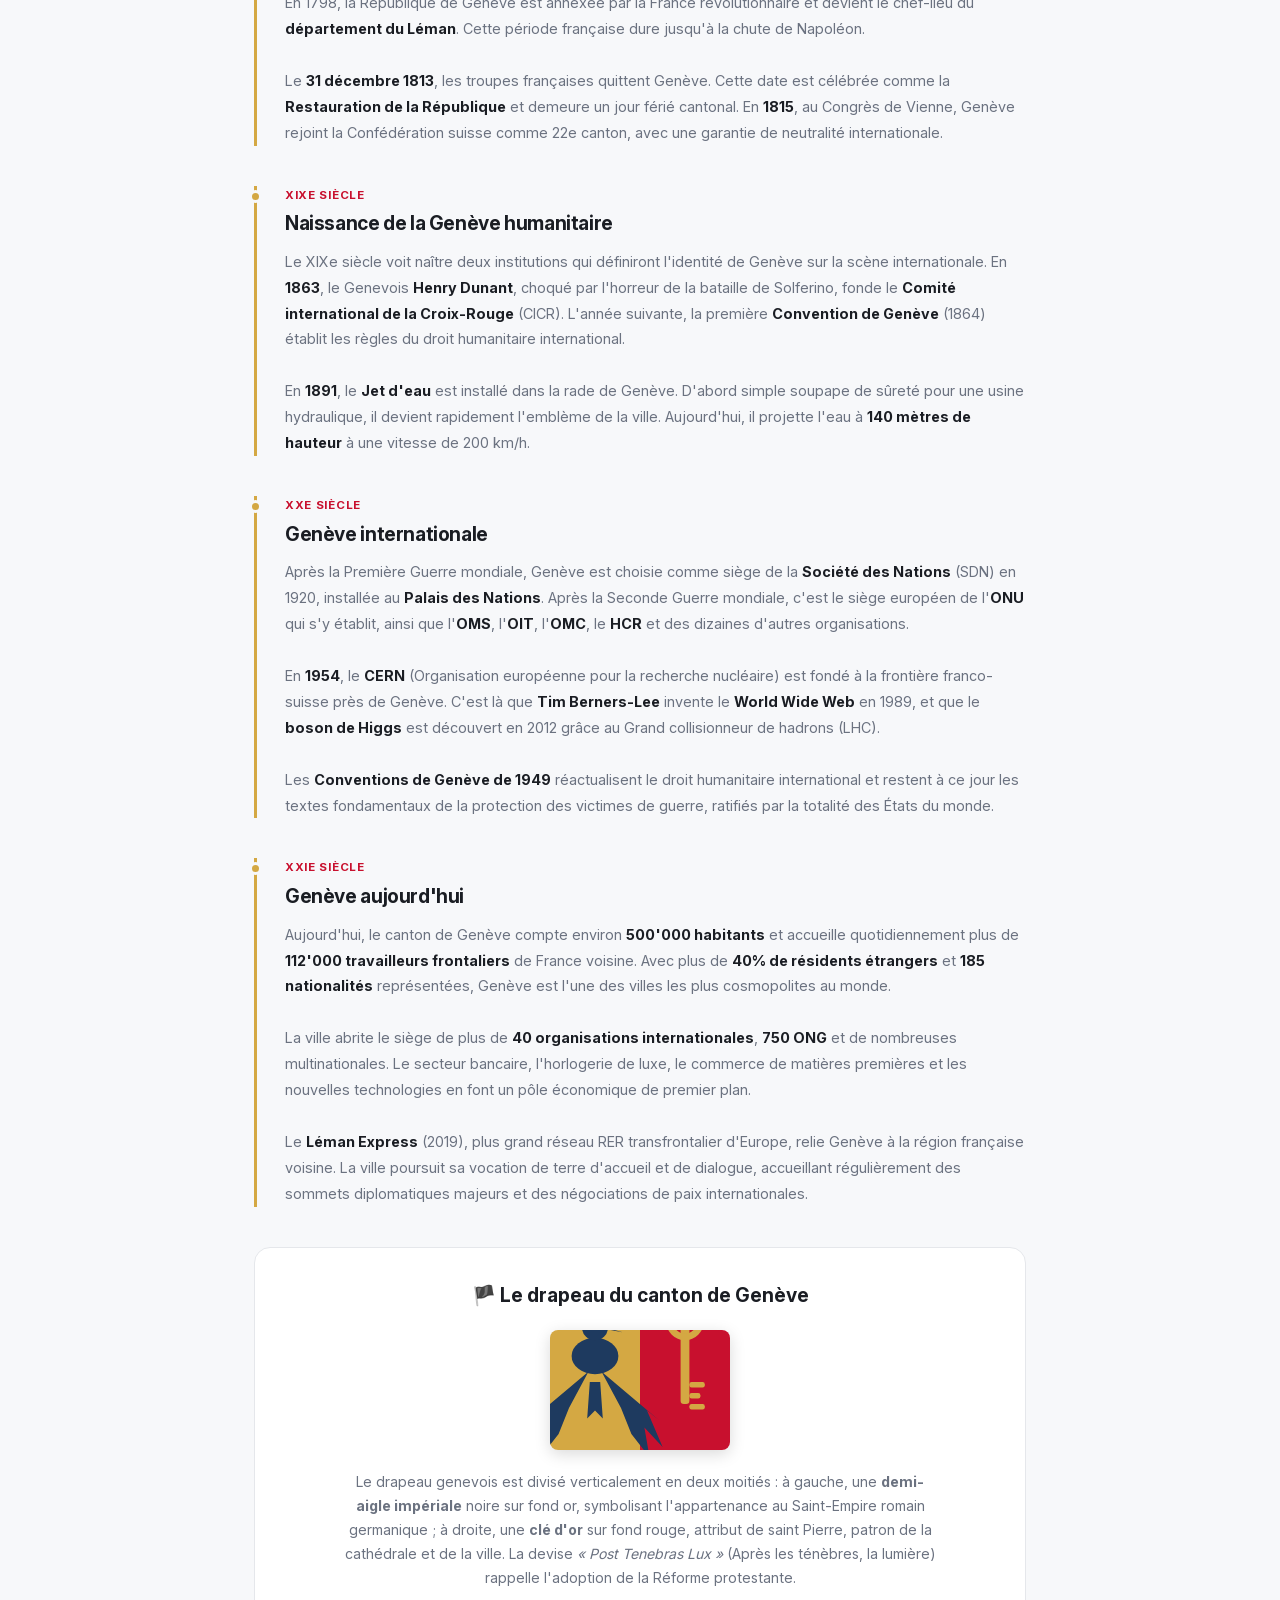
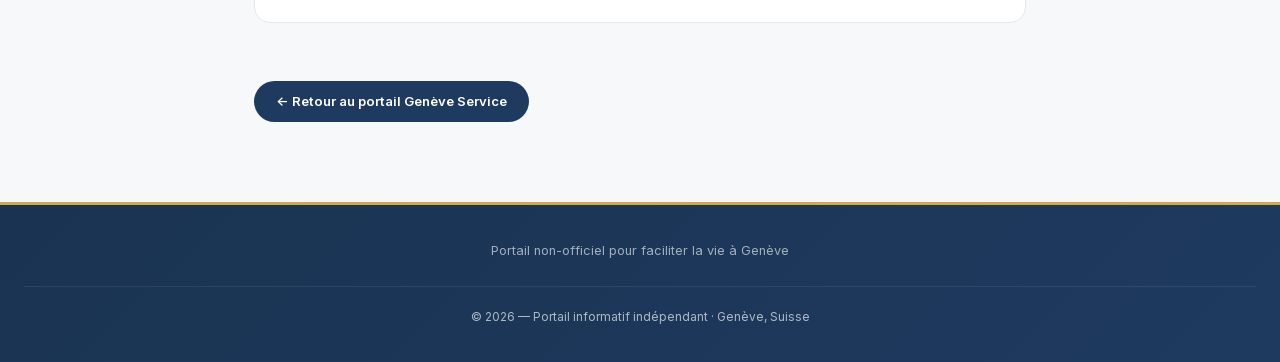
==== commit 3d6fd4ef: "fix: rename Genève Services → Genève Service (without s) everywhere Updated title, meta tags, header" ====
--- a/histoire.html
+++ b/histoire.html
@@ -3,21 +3,21 @@
 <head>
     <meta charset="UTF-8">
     <meta name="viewport" content="width=device-width, initial-scale=1.0">
-    <title>Histoire de Gen&egrave;ve - Gen&egrave;ve Services</title>
+    <title>Histoire de Gen&egrave;ve - Gen&egrave;ve Service</title>
     <meta name="description" content="D&eacute;couvrez l'histoire compl&egrave;te de Gen&egrave;ve, de l'Antiquit&eacute; &agrave; nos jours : Romains, R&eacute;forme, Escalade, Gen&egrave;ve internationale.">
     <link rel="canonical" href="https://geneveservice.ch/histoire.html">
 
     <!-- Open Graph -->
     <meta property="og:type" content="article">
     <meta property="og:url" content="https://geneveservice.ch/histoire.html">
-    <meta property="og:title" content="Histoire de Gen&egrave;ve &mdash; Gen&egrave;ve Services">
+    <meta property="og:title" content="Histoire de Gen&egrave;ve &mdash; Gen&egrave;ve Service">
     <meta property="og:description" content="De l'Antiquit&eacute; &agrave; nos jours : d&eacute;couvrez l'histoire fascinante de Gen&egrave;ve.">
     <meta property="og:locale" content="fr_CH">
-    <meta property="og:site_name" content="Gen&egrave;ve Services">
+    <meta property="og:site_name" content="Gen&egrave;ve Service">
 
     <!-- Twitter Card -->
     <meta name="twitter:card" content="summary">
-    <meta name="twitter:title" content="Histoire de Gen&egrave;ve &mdash; Gen&egrave;ve Services">
+    <meta name="twitter:title" content="Histoire de Gen&egrave;ve &mdash; Gen&egrave;ve Service">
     <meta name="twitter:description" content="De l'Antiquit&eacute; &agrave; nos jours : l'histoire de Gen&egrave;ve.">
 
     <!-- Extra SEO -->
@@ -176,7 +176,7 @@
                 </g>
             </svg>
             <div class="brand-logo">GE</div>
-            <span class="brand-name">Gen&egrave;ve Services</span>
+            <span class="brand-name">Gen&egrave;ve Service</span>
         </a>
     </div>
 </header>
@@ -327,7 +327,7 @@
         <p>Le drapeau genevois est divis&eacute; verticalement en deux moiti&eacute;s : &agrave; gauche, une <strong>demi-aigle imp&eacute;riale</strong> noire sur fond or, symbolisant l'appartenance au Saint-Empire romain germanique ; &agrave; droite, une <strong>cl&eacute; d'or</strong> sur fond rouge, attribut de saint Pierre, patron de la cath&eacute;drale et de la ville. La devise <em>&laquo; Post Tenebras Lux &raquo;</em> (Apr&egrave;s les t&eacute;n&egrave;bres, la lumi&egrave;re) rappelle l'adoption de la R&eacute;forme protestante.</p>
     </div>
 
-    <a href="index.html" class="history-link">&larr; Retour au portail Gen&egrave;ve Services</a>
+    <a href="index.html" class="history-link">&larr; Retour au portail Gen&egrave;ve Service</a>
 </div>
 
 <footer class="footer">
--- a/style.css
+++ b/style.css
@@ -117,13 +117,13 @@
     width: 100%;
     height: 68px;
     overflow: visible;
-    background: url('https://upload.wikimedia.org/wikipedia/commons/thumb/3/35/Geneva_-_Pair_of_swans_and_Jet_d%27Eau.jpg/1920px-Geneva_-_Pair_of_swans_and_Jet_d%27Eau.jpg') center 30%/cover no-repeat;
+    background: linear-gradient(135deg, #0c192d 0%, #1a3352 50%, #243d5c 100%);
 }
 
 .city-banner-overlay {
     position: absolute;
     inset: 0;
-    background: linear-gradient(90deg, rgba(12,25,45,0.88) 0%, rgba(12,25,45,0.72) 40%, rgba(12,25,45,0.45) 100%);
+    background: linear-gradient(90deg, rgba(12,25,45,0.92) 0%, rgba(12,25,45,0.80) 40%, rgba(12,25,45,0.60) 100%);
 }
 
 .city-banner-inner {
@@ -203,7 +203,7 @@
 .hero-photo {
     position: absolute;
     inset: 0;
-    background: url('https://upload.wikimedia.org/wikipedia/commons/thumb/3/35/Geneva_-_Pair_of_swans_and_Jet_d%27Eau.jpg/1280px-Geneva_-_Pair_of_swans_and_Jet_d%27Eau.jpg') center/cover no-repeat;
+    background: linear-gradient(160deg, #0f2137 0%, #1a3a5c 30%, #1e4a6e 60%, #16344f 100%);
 }
 
 .hero-photo-overlay {
@@ -234,6 +234,95 @@
     10% { opacity: 1; transform: translate(var(--dx1, 10px), var(--dy1, -30px)) scale(1); }
     50% { opacity: 0.6; transform: translate(var(--dx2, 20px), var(--dy2, -80px)) scale(0.8); }
     100% { transform: translate(var(--dx3, -10px), var(--dy3, -160px)) scale(0); opacity: 0; }
+}
+
+/* === Animated Jet d'Eau (CSS) === */
+.jet-deau {
+    position: absolute;
+    right: 32%;
+    bottom: 0;
+    width: 120px;
+    height: 100%;
+    z-index: 3;
+    pointer-events: none;
+}
+
+/* Main water column */
+.jet-water-column {
+    position: absolute;
+    bottom: 0;
+    left: 50%;
+    width: 4px;
+    height: 85%;
+    transform: translateX(-50%);
+    background: linear-gradient(to top, rgba(255,255,255,0.1), rgba(180,220,255,0.5) 30%, rgba(220,240,255,0.8) 70%, white);
+    border-radius: 2px;
+    filter: blur(1px);
+    animation: jetSway 4s ease-in-out infinite;
+    transform-origin: bottom center;
+}
+.jet-water-column.jet-col-2 {
+    width: 8px;
+    opacity: 0.3;
+    filter: blur(3px);
+    animation-direction: reverse;
+    animation-delay: -1.5s;
+}
+
+@keyframes jetSway {
+    0%, 100% { transform: translateX(-50%) skewX(-0.5deg); }
+    50% { transform: translateX(-50%) skewX(0.5deg); }
+}
+
+/* Spray drops at the top */
+.jet-spray {
+    position: absolute;
+    top: 8%;
+    left: 50%;
+    transform: translateX(-50%);
+    width: 100px;
+    height: 100px;
+}
+.jet-drop {
+    position: absolute;
+    left: 50%;
+    top: 50%;
+    width: var(--s, 6px);
+    height: var(--s, 6px);
+    background: radial-gradient(circle, white 0%, rgba(180,220,255,0.6) 60%, transparent 100%);
+    border-radius: 50%;
+    transform: translate(var(--x, 0), var(--y, 0));
+    animation: dropFloat var(--d, 1s) ease-in-out infinite alternate;
+}
+@keyframes dropFloat {
+    0% { opacity: 0.9; transform: translate(var(--x, 0), var(--y, 0)) scale(1); }
+    100% { opacity: 0.3; transform: translate(calc(var(--x, 0) * 1.5), calc(var(--y, 0) + 20px)) scale(0.4); }
+}
+
+/* Base splash */
+.jet-base-splash {
+    position: absolute;
+    bottom: -2px;
+    left: 50%;
+    transform: translateX(-50%);
+    width: 60px;
+    height: 12px;
+    background: radial-gradient(ellipse, rgba(180,220,255,0.5) 0%, transparent 70%);
+    border-radius: 50%;
+    animation: basePulse 2s ease-in-out infinite;
+}
+@keyframes basePulse {
+    0%, 100% { transform: translateX(-50%) scaleX(1); opacity: 0.7; }
+    50% { transform: translateX(-50%) scaleX(1.3); opacity: 1; }
+}
+
+@media (max-width: 768px) {
+    .jet-deau {
+        right: 50%;
+        transform: translateX(50%);
+        opacity: 0.6;
+        width: 80px;
+    }
 }
 
 .hero-flag-svg {
@@ -438,6 +527,38 @@
     font-weight: 500;
     text-transform: uppercase;
     letter-spacing: 0.05em;
+}
+
+.stat-source {
+    display: block;
+    font-size: 0.6rem;
+    margin-top: 3px;
+    opacity: 0.5;
+}
+.stat-source a {
+    color: rgba(255,255,255,0.6);
+    text-decoration: none;
+    border-bottom: 1px dotted rgba(255,255,255,0.3);
+}
+.stat-source a:hover {
+    opacity: 1;
+    border-bottom-style: solid;
+}
+
+.data-sources {
+    margin-top: 12px;
+    font-size: 0.72rem;
+    color: var(--c-muted);
+    opacity: 0.7;
+}
+.data-sources a {
+    color: var(--c-muted);
+    text-decoration: none;
+    border-bottom: 1px dotted var(--c-border);
+}
+.data-sources a:hover {
+    color: var(--c-primary);
+    border-bottom-color: var(--c-primary);
 }
 
 @media (max-width: 768px) {
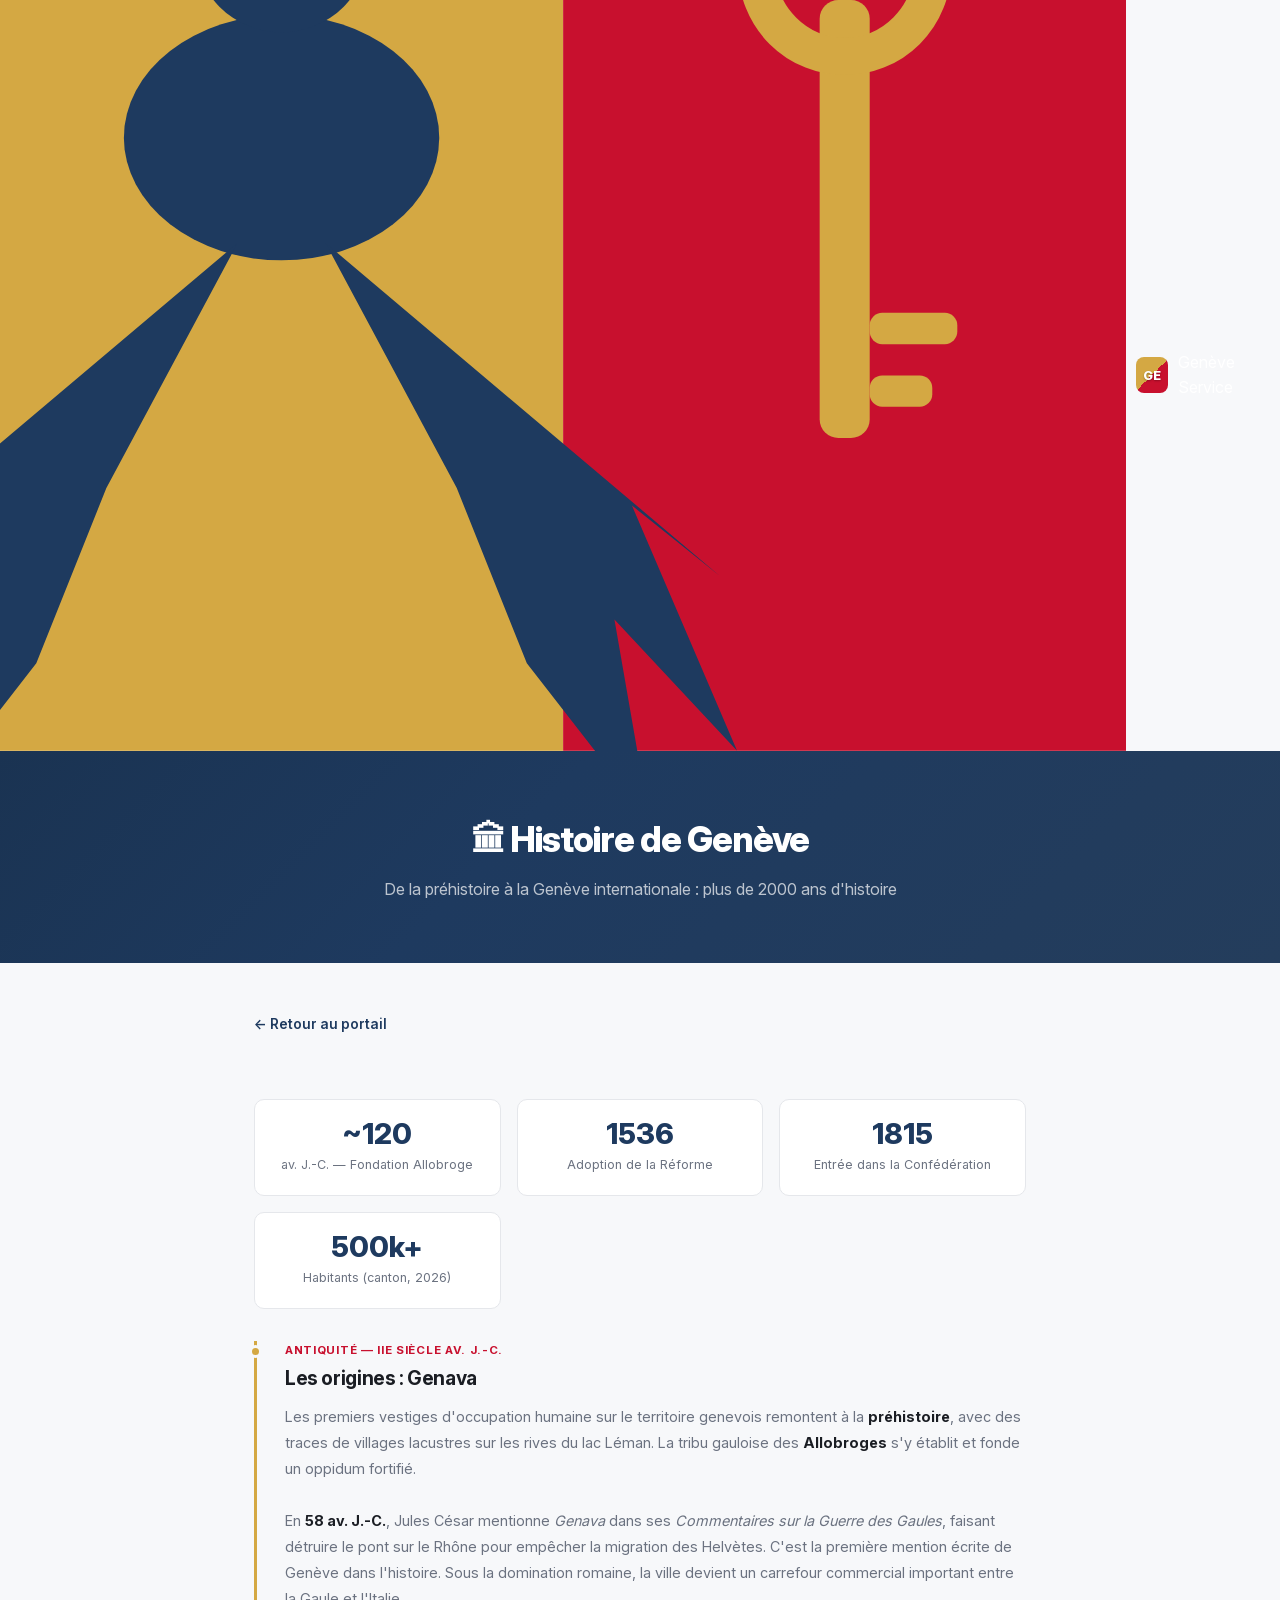
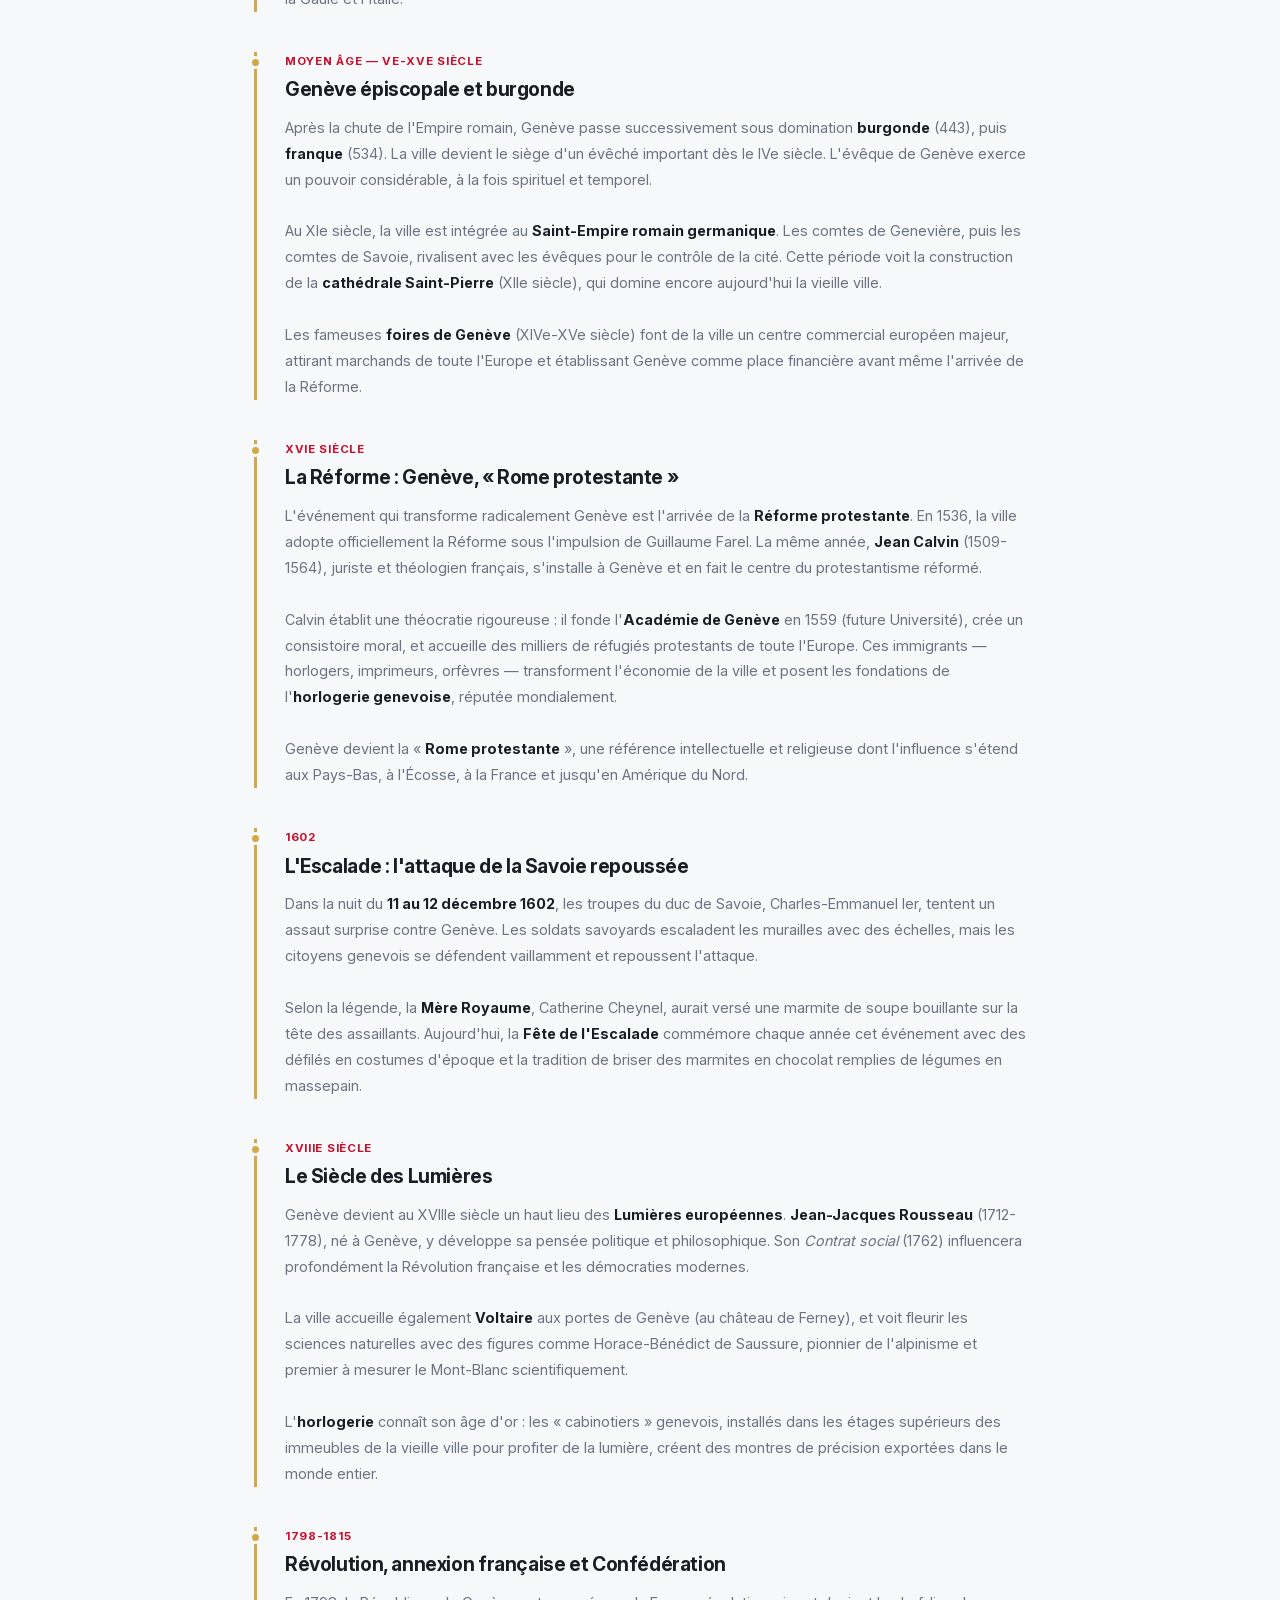
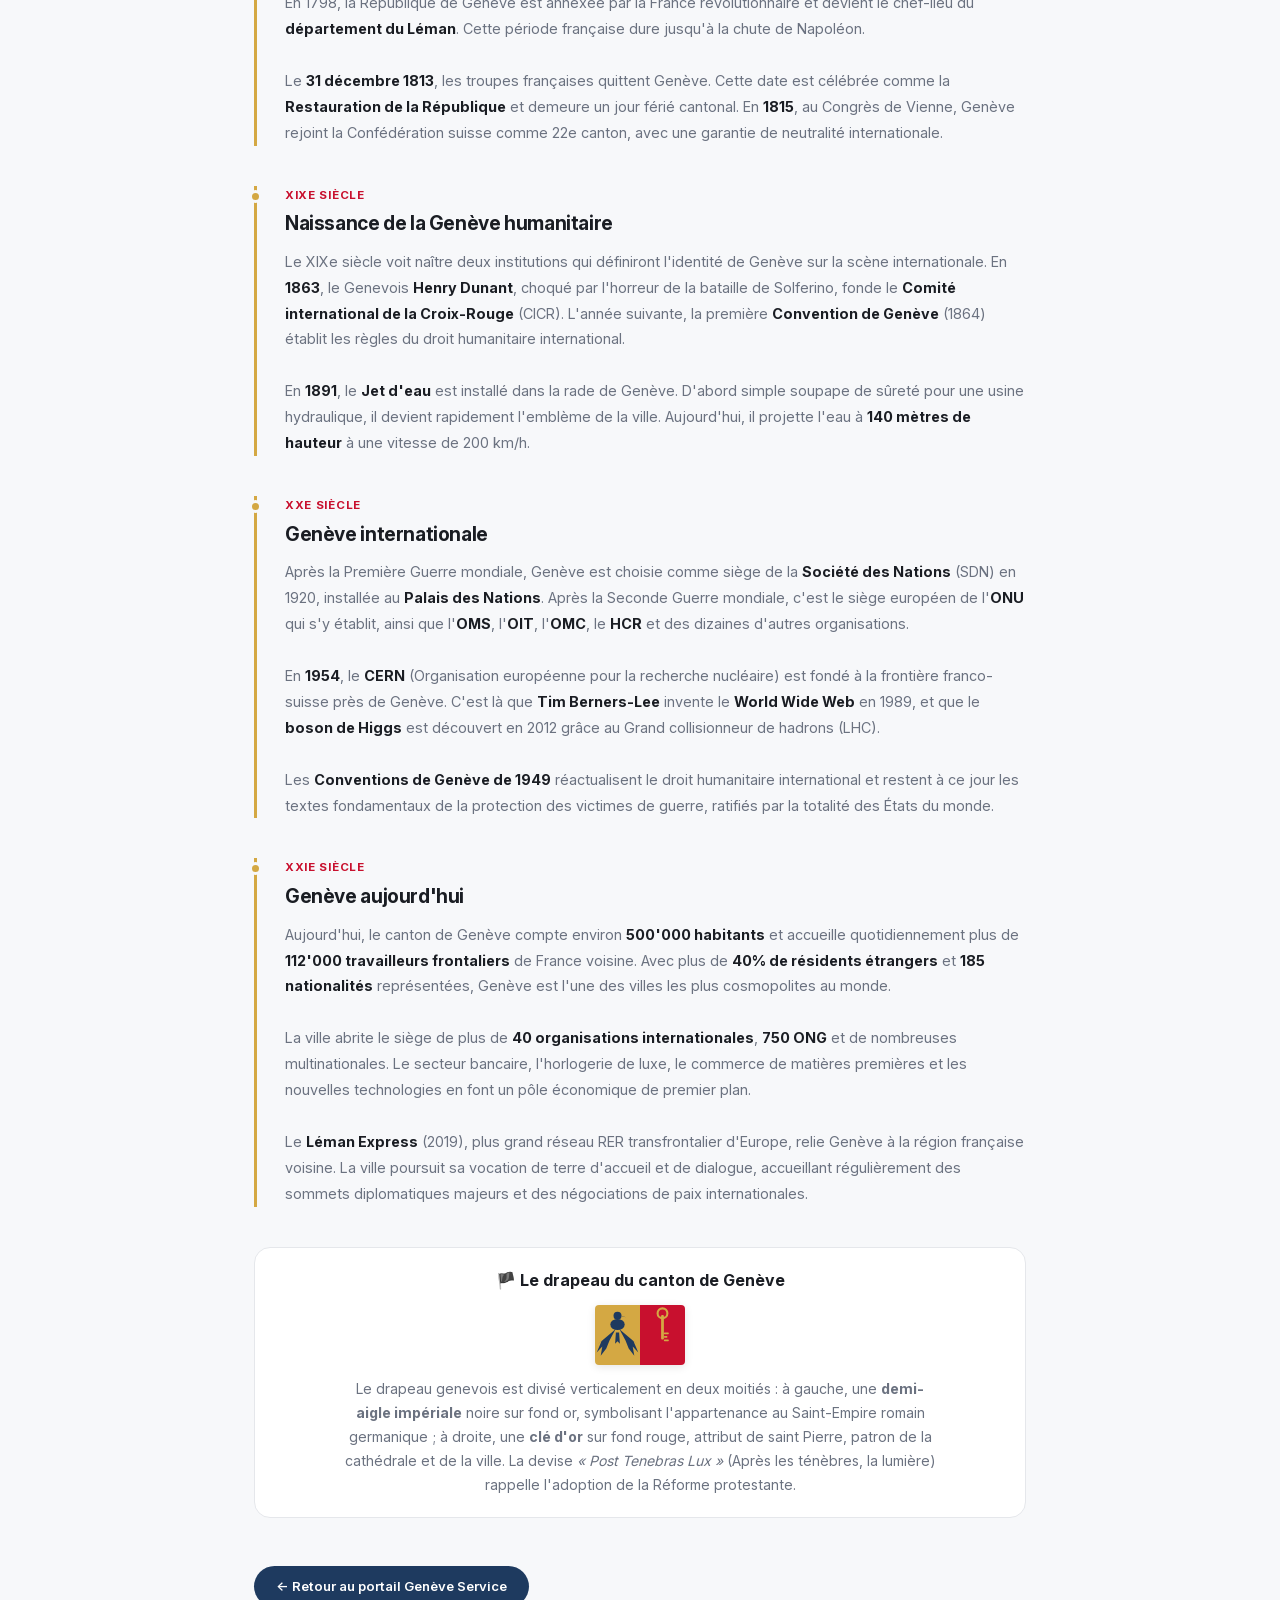
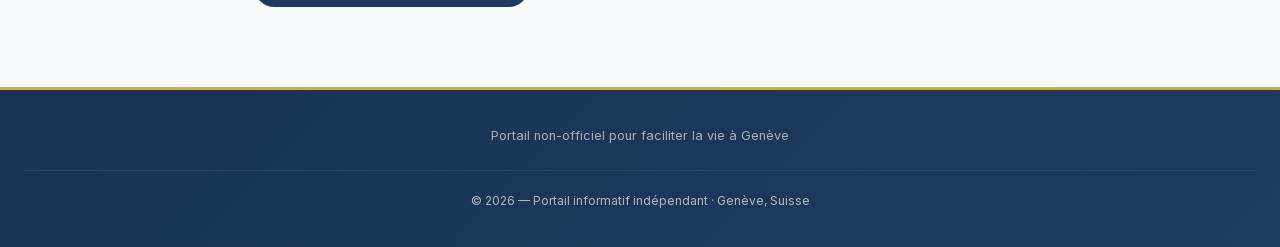
==== commit 36150195: "fix: reduce oversized flag in histoire page https://claude.ai/code/session_01GjeJxru4PWK4QQs1kuDCoh" ====
--- a/histoire.html
+++ b/histoire.html
@@ -104,14 +104,14 @@
             background: var(--c-white);
             border: 1px solid var(--c-border);
             border-radius: var(--radius);
-            padding: 32px;
-            margin: 40px 0;
+            padding: 20px 24px;
+            margin: 30px 0;
             text-align: center;
         }
         .history-flag-section h2 {
-            font-size: 1.2rem;
+            font-size: 1rem;
             font-weight: 700;
-            margin-bottom: 16px;
+            margin-bottom: 10px;
         }
         .history-flag-section p {
             font-size: 0.88rem;
@@ -121,12 +121,12 @@
             margin: 0 auto;
         }
         .flag-large {
-            width: 180px;
-            height: 120px;
-            margin: 20px auto;
-            border-radius: 8px;
+            width: 90px;
+            height: 60px;
+            margin: 12px auto;
+            border-radius: 4px;
             overflow: hidden;
-            box-shadow: 0 4px 16px rgba(0,0,0,0.15);
+            box-shadow: 0 2px 8px rgba(0,0,0,0.1);
         }
         .key-figures {
             display: grid;
@@ -302,11 +302,11 @@
     <div class="history-flag-section">
         <h2>&#127988; Le drapeau du canton de Gen&egrave;ve</h2>
         <div class="flag-large">
-            <svg viewBox="0 0 180 120" xmlns="http://www.w3.org/2000/svg" width="180" height="120">
+            <svg viewBox="0 0 180 120" xmlns="http://www.w3.org/2000/svg">
                 <rect x="0" y="0" width="90" height="120" fill="#d4a843"/>
                 <rect x="90" y="0" width="90" height="120" fill="#c8102e"/>
                 <!-- Eagle on gold -->
-                <g fill="#1e3a5f" transform="translate(45,52) scale(1.3)">
+                <g fill="#1e3a5f" transform="translate(45,55) scale(0.8)">
                     <ellipse cx="0" cy="-20" rx="18" ry="14"/>
                     <circle cx="0" cy="-42" r="10"/>
                     <path d="M8,-42 L22,-38 L12,-40Z"/>
@@ -315,7 +315,7 @@
                     <path d="M-4,0 L-6,28 L0,22 L6,28 L4,0Z"/>
                 </g>
                 <!-- Key on red -->
-                <g fill="#d4a843" transform="translate(135,52) scale(1.1)">
+                <g fill="#d4a843" transform="translate(135,55) scale(0.7)">
                     <rect x="-4" y="-50" width="8" height="70" rx="3"/>
                     <circle cx="0" cy="-55" r="14" fill="none" stroke="#d4a843" stroke-width="6"/>
                     <rect x="4" y="0" width="14" height="5" rx="2"/>
